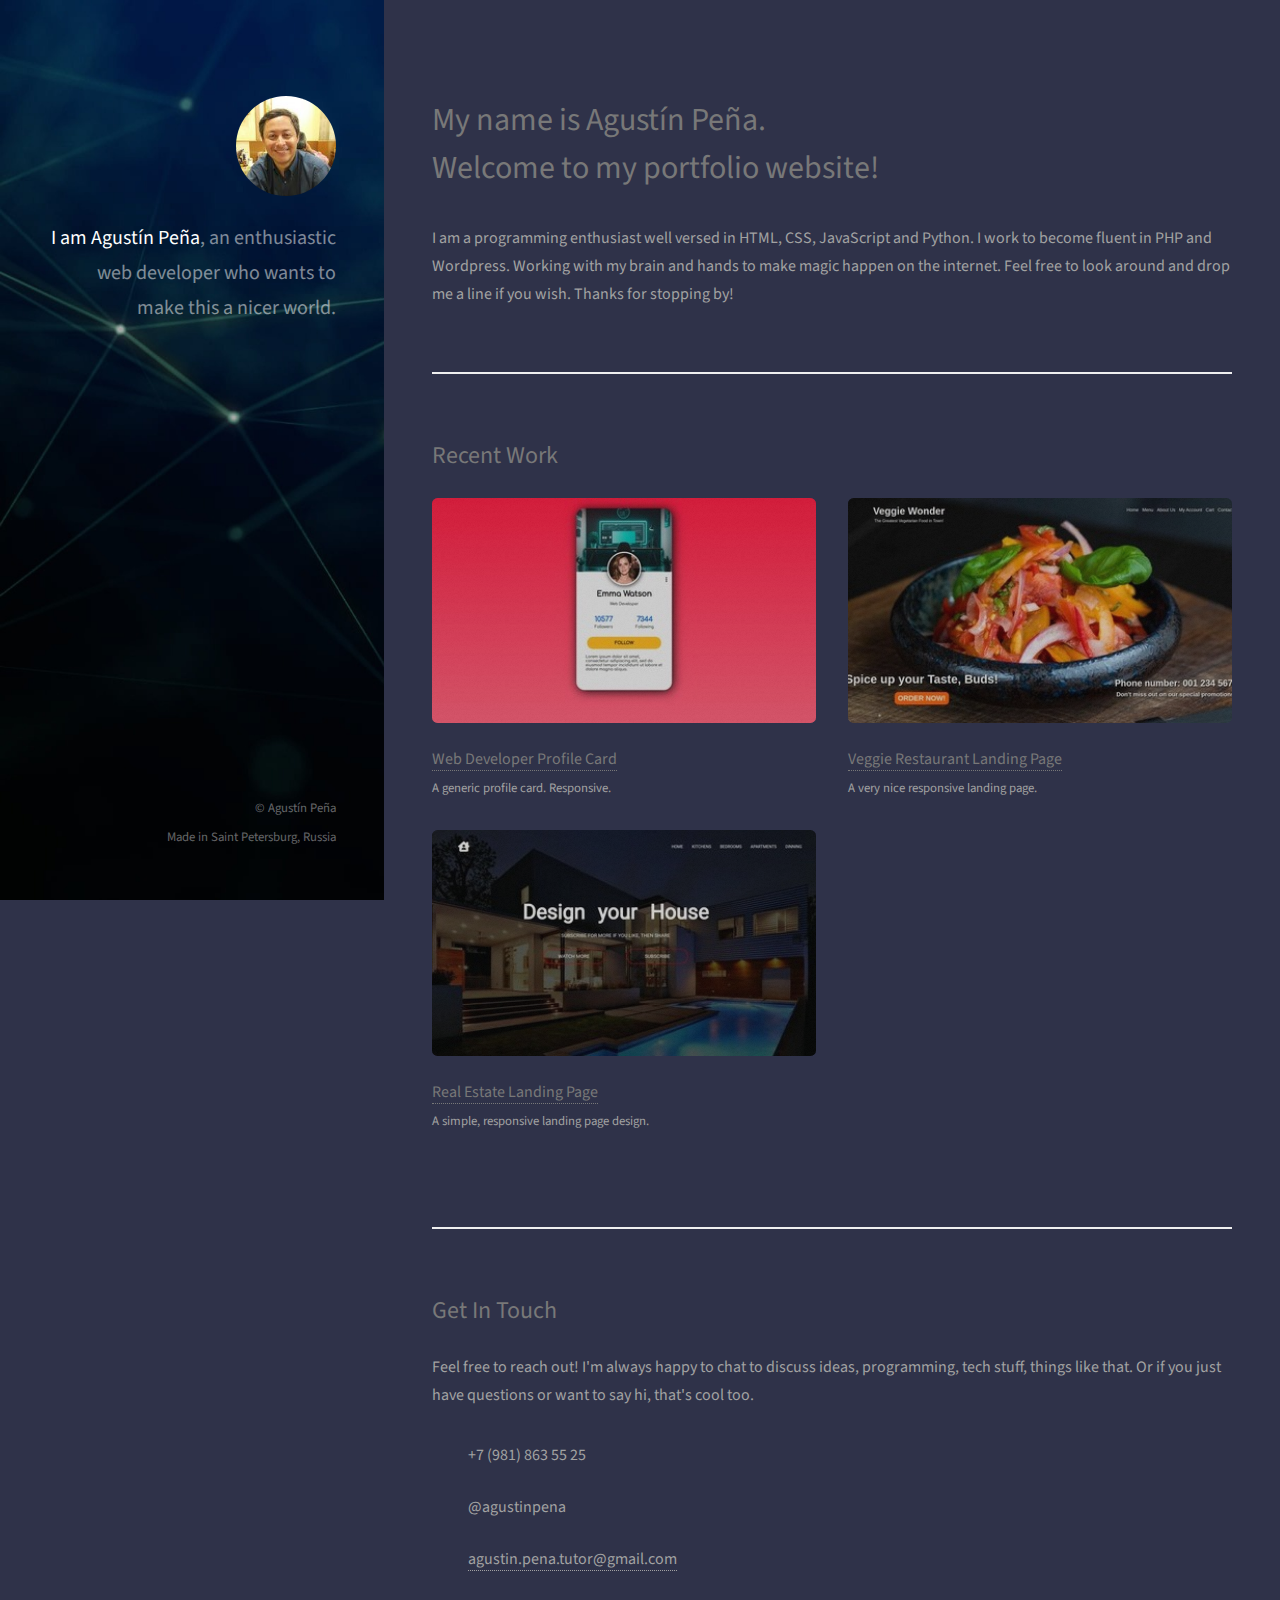
==== index.html @ 7d010afa "Update index.html" ====
<!DOCTYPE HTML>

<html>

<head>
	<title>Agustín Peña | Portfolio</title>
	<meta charset="utf-8" />
	<meta name="viewport" content="width=device-width, initial-scale=1, user-scalable=no" />
	<link rel="stylesheet" href="assets/css/main.css" />
</head>

<body class="is-preload">

	<!-- Header -->
	<header id="header">
		<div class="inner">
			<a href="#" class="image avatar"><img src="images/avatar.jpg" alt="" /></a>
			<h1><strong>I am Agustín Peña</strong>, an enthusiastic<br />
				web developer who wants to make this <br> a nicer world.</h1>
		</div>
	</header>

	<!-- Main -->
	<div id="main">

		<!-- One -->
		<section id="one">
			<header class="major">
				<h2>My name is Agustín Peña.<br>
				Welcome to my portfolio website!</h2>
			</header>
			<p>I am a programming enthusiast well versed in HTML, CSS, JavaScript and Python. I work to become fluent in
				PHP and Wordpress. Working with my brain and hands to make magic happen on the internet. Feel free to
				look around and drop me a line if you wish. Thanks for stopping by!</p>

		</section>

		<!-- Two -->
		<section id="two">
			<h2>Recent Work</h2>
			<div class="row">
				<article class="col-6 col-12-xsmall work-item">
					<a href="images/fulls/03.jpg" class="image fit thumb"><img src="images/thumbs/03.jpg"
							alt="Profile Card" /></a>
					<h3>
						<a href="./works/03/index.html">
							Web Developer Profile Card
						</a>
					</h3>
					<p>A generic profile card. Responsive.</p>
				</article>
				
				<article class="col-6 col-12-xsmall work-item">
					<a href="images/fulls/02.jpg" class="image fit thumb"><img src="images/thumbs/02.jpg"
							alt="Veggie Restaurant" /></a>
					<h3>
						<a href="./works/02/index.html">
							Veggie Restaurant Landing Page
						</a>
					</h3>
					<p>A very nice responsive landing page.</p>
				</article>

				<article class="col-6 col-12-xsmall work-item">
					<a href="images/fulls/01.jpg" class="image fit thumb"><img src="images/thumbs/01.jpg"
							alt="Real Estate" /></a>
					<h3>
						<a href="./works/01/index.html">
							Real Estate Landing Page
						</a>
					</h3>
					<p>A simple, responsive landing page design.</p>
				</article>

				<!-- <article class="col-6 col-12-xsmall work-item">
					<a href="images/fulls/02.jpg" class="image fit thumb"><img src="images/thumbs/02.jpg" alt="" /></a>
					<h3>Ultricies lacinia interdum</h3>
					<p>Lorem ipsum dolor sit amet nisl sed nullam feugiat.</p>
				</article> -->

			</div>

		</section>

		<!-- Three -->
		<section id="three">
			<h2>Get In Touch</h2>
			<p>Feel free to reach out! I'm always happy to chat to discuss ideas, programming, tech stuff, things like
				that. Or if you just have questions or want to say hi, that's cool too.</p>
			<div class="row">

				<div class="col-4 col-12-small">

					<ul class="labeled-icons">
						<li>
							<h3 class="icon brands fa-whatsapp"><span class="label">Whatsapp</span></h3>
							+7 (981) 863 55 25
						</li>
						<li>
							<h3 class="icon brands fa-telegram"><span class="label">Phone</span></h3>
							@agustinpena
						</li>
						<li>
							<h3 class="icon solid fa-envelope"><span class="label">Email</span></h3>
							<a href="mailto: agustin.pena.tutor@gmail.com">agustin.pena.tutor@gmail.com</a>
						</li>
					</ul>
				</div>
			</div>
		</section>

	</div>

	<!-- Footer -->
	<footer id="footer">
		<div class="inner">
			<ul class="icons">
				<li><a href="https://github.com/agustinpena" target="_blank" class="icon brands fa-github"><span
							class="label">Github</span></a></li>
				<li><a href="mailto: agustin.pena.tutor@gmail.com" class="icon solid fa-envelope"><span
							class="label">Email</span></a></li>
			</ul>
			<ul class="copyright">
				<li>&copy; Agustín Peña</li>
				<li>Made in Saint Petersburg, Russia</li>
			</ul>
		</div>
	</footer>

	<!-- Scripts -->
	<script src="assets/js/jquery.min.js"></script>
	<script src="assets/js/jquery.poptrox.min.js"></script>
	<script src="assets/js/browser.min.js"></script>
	<script src="assets/js/breakpoints.min.js"></script>
	<script src="assets/js/util.js"></script>
	<script src="assets/js/main.js"></script>

</body>

</html>
---- assets/css/main.css ----
@import url('https://cdnjs.cloudflare.com/ajax/libs/font-awesome/6.4.2/css/all.min.css');
@import url("https://fonts.googleapis.com/css?family=Source+Sans+Pro:400,400italic");

/*
	Strata by HTML5 UP
	html5up.net | @ajlkn
	Free for personal and commercial use under the CCA 3.0 license (html5up.net/license)
*/

html,
body,
div,
span,
applet,
object,
iframe,
h1,
h2,
h3,
h4,
h5,
h6,
p,
blockquote,
pre,
a,
abbr,
acronym,
address,
big,
cite,
code,
del,
dfn,
em,
img,
ins,
kbd,
q,
s,
samp,
small,
strike,
strong,
sub,
sup,
tt,
var,
b,
u,
i,
center,
dl,
dt,
dd,
ol,
ul,
li,
fieldset,
form,
label,
legend,
table,
caption,
tbody,
tfoot,
thead,
tr,
th,
td,
article,
aside,
canvas,
details,
embed,
figure,
figcaption,
footer,
header,
hgroup,
menu,
nav,
output,
ruby,
section,
summary,
time,
mark,
audio,
video {
	margin: 0;
	padding: 0;
	border: 0;
	font-size: 100%;
	font: inherit;
	vertical-align: baseline;
}

article,
aside,
details,
figcaption,
figure,
footer,
header,
hgroup,
menu,
nav,
section {
	display: block;
}

body {
	line-height: 1;
}

ol,
ul {
	list-style: none;
}

blockquote,
q {
	quotes: none;
}

blockquote:before,
blockquote:after,
q:before,
q:after {
	content: '';
	content: none;
}

table {
	border-collapse: collapse;
	border-spacing: 0;
}

body {
	-webkit-text-size-adjust: none;
}

mark {
	background-color: transparent;
	color: inherit;
}

input::-moz-focus-inner {
	border: 0;
	padding: 0;
}

input,
select,
textarea {
	-moz-appearance: none;
	-webkit-appearance: none;
	-ms-appearance: none;
	appearance: none;
}

/* Basic */

html {
	box-sizing: border-box;
}

*,
*:before,
*:after {
	box-sizing: inherit;
}

body {
	/* background: #787878; */
	background: #2f3249;
}

body.is-preload *,
body.is-preload *:before,
body.is-preload *:after {
	-moz-animation: none !important;
	-webkit-animation: none !important;
	-ms-animation: none !important;
	animation: none !important;
	-moz-transition: none !important;
	-webkit-transition: none !important;
	-ms-transition: none !important;
	transition: none !important;
}

body,
input,
select,
textarea {
	color: #a2a2a2;
	font-family: "Source Sans Pro", Helvetica, sans-serif;
	font-size: 16pt;
	font-weight: 400;
	line-height: 1.75em;
}

a {
	-moz-transition: color 0.2s ease-in-out, border-color 0.2s ease-in-out;
	-webkit-transition: color 0.2s ease-in-out, border-color 0.2s ease-in-out;
	-ms-transition: color 0.2s ease-in-out, border-color 0.2s ease-in-out;
	transition: color 0.2s ease-in-out, border-color 0.2s ease-in-out;
	border-bottom: dotted 1px;
	color: #49bf9d;
	text-decoration: none;
}

a:hover {
	border-bottom-color: transparent;
	color: #49bf9d !important;
	text-decoration: none;
}

strong,
b {
	color: #787878;
	font-weight: 400;
}

em,
i {
	font-style: italic;
}

p {
	margin: 0 0 2em 0;
}

h1,
h2,
h3,
h4,
h5,
h6 {
	color: #787878;
	font-weight: 400;
	line-height: 1em;
	margin: 0 0 1em 0;
}

h1 a,
h2 a,
h3 a,
h4 a,
h5 a,
h6 a {
	color: inherit;
	text-decoration: none;
}

h1 {
	font-size: 2em;
	line-height: 1.5em;
}

h2 {
	font-size: 1.5em;
	line-height: 1.5em;
}

h3 {
	font-size: 1.25em;
	line-height: 1.5em;
}

h4 {
	font-size: 1.1em;
	line-height: 1.5em;
}

h5 {
	font-size: 0.9em;
	line-height: 1.5em;
}

h6 {
	font-size: 0.7em;
	line-height: 1.5em;
}

sub {
	font-size: 0.8em;
	position: relative;
	top: 0.5em;
}

sup {
	font-size: 0.8em;
	position: relative;
	top: -0.5em;
}

hr {
	border: 0;
	border-bottom: solid 2px #efefef;
	margin: 2em 0;
}

hr.major {
	margin: 3em 0;
}

blockquote {
	border-left: solid 6px #efefef;
	font-style: italic;
	margin: 0 0 2em 0;
	padding: 0.5em 0 0.5em 1.5em;
}

code {
	background: #f7f7f7;
	border-radius: 0.35em;
	border: solid 2px #efefef;
	font-family: "Courier New", monospace;
	font-size: 0.9em;
	margin: 0 0.25em;
	padding: 0.25em 0.65em;
}

pre {
	-webkit-overflow-scrolling: touch;
	font-family: "Courier New", monospace;
	font-size: 0.9em;
	margin: 0 0 2em 0;
}

pre code {
	display: block;
	line-height: 1.75em;
	padding: 1em 1.5em;
	overflow-x: auto;
}

.align-left {
	text-align: left;
}

.align-center {
	text-align: center;
}

.align-right {
	text-align: right;
}

/* Container */

.container {
	margin: 0 auto;
	max-width: calc(100% - 4em);
	width: 100%;
}

.container.xsmall {
	width: 25%;
}

.container.small {
	width: 50%;
}

.container.medium {
	width: 75%;
}

.container.large {
	width: 125%;
}

.container.xlarge {
	width: 150%;
}

.container.max {
	width: 100%;
}

@media screen and (max-width: 980px) {

	.container {
		width: 100% !important;
		max-width: 100% !important;
	}

}

@media screen and (max-width: 480px) {

	.container {
		max-width: calc(100% - 3em);
	}

}

/* Row */

.row {
	display: flex;
	flex-wrap: wrap;
	box-sizing: border-box;
	align-items: stretch;
}

.row>* {
	box-sizing: border-box;
}

.row.gtr-uniform>*> :last-child {
	margin-bottom: 0;
}

.row.aln-left {
	justify-content: flex-start;
}

.row.aln-center {
	justify-content: center;
}

.row.aln-right {
	justify-content: flex-end;
}

.row.aln-top {
	align-items: flex-start;
}

.row.aln-middle {
	align-items: center;
}

.row.aln-bottom {
	align-items: flex-end;
}

.row>.imp {
	order: -1;
}

.row>.col-1 {
	width: 8.33333%;
}

.row>.off-1 {
	margin-left: 8.33333%;
}

.row>.col-2 {
	width: 16.66667%;
}

.row>.off-2 {
	margin-left: 16.66667%;
}

.row>.col-3 {
	width: 25%;
}

.row>.off-3 {
	margin-left: 25%;
}

.row>.col-4 {
	width: 33.33333%;
}

.row>.off-4 {
	margin-left: 33.33333%;
}

.row>.col-5 {
	width: 41.66667%;
}

.row>.off-5 {
	margin-left: 41.66667%;
}

.row>.col-6 {
	width: 50%;
}

.row>.off-6 {
	margin-left: 50%;
}

.row>.col-7 {
	width: 58.33333%;
}

.row>.off-7 {
	margin-left: 58.33333%;
}

.row>.col-8 {
	width: 66.66667%;
}

.row>.off-8 {
	margin-left: 66.66667%;
}

.row>.col-9 {
	width: 75%;
}

.row>.off-9 {
	margin-left: 75%;
}

.row>.col-10 {
	width: 83.33333%;
}

.row>.off-10 {
	margin-left: 83.33333%;
}

.row>.col-11 {
	width: 91.66667%;
}

.row>.off-11 {
	margin-left: 91.66667%;
}

.row>.col-12 {
	width: 100%;
}

.row>.off-12 {
	margin-left: 100%;
}

.row.gtr-0 {
	margin-top: 0;
	margin-left: 0em;
}

.row.gtr-0>* {
	padding: 0 0 0 0em;
}

.row.gtr-0.gtr-uniform {
	margin-top: 0em;
}

.row.gtr-0.gtr-uniform>* {
	padding-top: 0em;
}

.row.gtr-25 {
	margin-top: 0;
	margin-left: -0.625em;
}

.row.gtr-25>* {
	padding: 0 0 0 0.625em;
}

.row.gtr-25.gtr-uniform {
	margin-top: -0.625em;
}

.row.gtr-25.gtr-uniform>* {
	padding-top: 0.625em;
}

.row.gtr-50 {
	margin-top: 0;
	margin-left: -1.25em;
}

.row.gtr-50>* {
	padding: 0 0 0 1.25em;
}

.row.gtr-50.gtr-uniform {
	margin-top: -1.25em;
}

.row.gtr-50.gtr-uniform>* {
	padding-top: 1.25em;
}

.row {
	margin-top: 0;
	margin-left: -2.5em;
}

.row>* {
	padding: 0 0 0 2.5em;
}

.row.gtr-uniform {
	margin-top: -2.5em;
}

.row.gtr-uniform>* {
	padding-top: 2.5em;
}

.row.gtr-150 {
	margin-top: 0;
	margin-left: -3.75em;
}

.row.gtr-150>* {
	padding: 0 0 0 3.75em;
}

.row.gtr-150.gtr-uniform {
	margin-top: -3.75em;
}

.row.gtr-150.gtr-uniform>* {
	padding-top: 3.75em;
}

.row.gtr-200 {
	margin-top: 0;
	margin-left: -5em;
}

.row.gtr-200>* {
	padding: 0 0 0 5em;
}

.row.gtr-200.gtr-uniform {
	margin-top: -5em;
}

.row.gtr-200.gtr-uniform>* {
	padding-top: 5em;
}

@media screen and (max-width: 1800px) {

	.row {
		display: flex;
		flex-wrap: wrap;
		box-sizing: border-box;
		align-items: stretch;
	}

	.row>* {
		box-sizing: border-box;
	}

	.row.gtr-uniform>*> :last-child {
		margin-bottom: 0;
	}

	.row.aln-left {
		justify-content: flex-start;
	}

	.row.aln-center {
		justify-content: center;
	}

	.row.aln-right {
		justify-content: flex-end;
	}

	.row.aln-top {
		align-items: flex-start;
	}

	.row.aln-middle {
		align-items: center;
	}

	.row.aln-bottom {
		align-items: flex-end;
	}

	.row>.imp-xlarge {
		order: -1;
	}

	.row>.col-1-xlarge {
		width: 8.33333%;
	}

	.row>.off-1-xlarge {
		margin-left: 8.33333%;
	}

	.row>.col-2-xlarge {
		width: 16.66667%;
	}

	.row>.off-2-xlarge {
		margin-left: 16.66667%;
	}

	.row>.col-3-xlarge {
		width: 25%;
	}

	.row>.off-3-xlarge {
		margin-left: 25%;
	}

	.row>.col-4-xlarge {
		width: 33.33333%;
	}

	.row>.off-4-xlarge {
		margin-left: 33.33333%;
	}

	.row>.col-5-xlarge {
		width: 41.66667%;
	}

	.row>.off-5-xlarge {
		margin-left: 41.66667%;
	}

	.row>.col-6-xlarge {
		width: 50%;
	}

	.row>.off-6-xlarge {
		margin-left: 50%;
	}

	.row>.col-7-xlarge {
		width: 58.33333%;
	}

	.row>.off-7-xlarge {
		margin-left: 58.33333%;
	}

	.row>.col-8-xlarge {
		width: 66.66667%;
	}

	.row>.off-8-xlarge {
		margin-left: 66.66667%;
	}

	.row>.col-9-xlarge {
		width: 75%;
	}

	.row>.off-9-xlarge {
		margin-left: 75%;
	}

	.row>.col-10-xlarge {
		width: 83.33333%;
	}

	.row>.off-10-xlarge {
		margin-left: 83.33333%;
	}

	.row>.col-11-xlarge {
		width: 91.66667%;
	}

	.row>.off-11-xlarge {
		margin-left: 91.66667%;
	}

	.row>.col-12-xlarge {
		width: 100%;
	}

	.row>.off-12-xlarge {
		margin-left: 100%;
	}

	.row.gtr-0 {
		margin-top: 0;
		margin-left: 0em;
	}

	.row.gtr-0>* {
		padding: 0 0 0 0em;
	}

	.row.gtr-0.gtr-uniform {
		margin-top: 0em;
	}

	.row.gtr-0.gtr-uniform>* {
		padding-top: 0em;
	}

	.row.gtr-25 {
		margin-top: 0;
		margin-left: -0.625em;
	}

	.row.gtr-25>* {
		padding: 0 0 0 0.625em;
	}

	.row.gtr-25.gtr-uniform {
		margin-top: -0.625em;
	}

	.row.gtr-25.gtr-uniform>* {
		padding-top: 0.625em;
	}

	.row.gtr-50 {
		margin-top: 0;
		margin-left: -1.25em;
	}

	.row.gtr-50>* {
		padding: 0 0 0 1.25em;
	}

	.row.gtr-50.gtr-uniform {
		margin-top: -1.25em;
	}

	.row.gtr-50.gtr-uniform>* {
		padding-top: 1.25em;
	}

	.row {
		margin-top: 0;
		margin-left: -2.5em;
	}

	.row>* {
		padding: 0 0 0 2.5em;
	}

	.row.gtr-uniform {
		margin-top: -2.5em;
	}

	.row.gtr-uniform>* {
		padding-top: 2.5em;
	}

	.row.gtr-150 {
		margin-top: 0;
		margin-left: -3.75em;
	}

	.row.gtr-150>* {
		padding: 0 0 0 3.75em;
	}

	.row.gtr-150.gtr-uniform {
		margin-top: -3.75em;
	}

	.row.gtr-150.gtr-uniform>* {
		padding-top: 3.75em;
	}

	.row.gtr-200 {
		margin-top: 0;
		margin-left: -5em;
	}

	.row.gtr-200>* {
		padding: 0 0 0 5em;
	}

	.row.gtr-200.gtr-uniform {
		margin-top: -5em;
	}

	.row.gtr-200.gtr-uniform>* {
		padding-top: 5em;
	}

}

@media screen and (max-width: 1280px) {

	.row {
		display: flex;
		flex-wrap: wrap;
		box-sizing: border-box;
		align-items: stretch;
	}

	.row>* {
		box-sizing: border-box;
	}

	.row.gtr-uniform>*> :last-child {
		margin-bottom: 0;
	}

	.row.aln-left {
		justify-content: flex-start;
	}

	.row.aln-center {
		justify-content: center;
	}

	.row.aln-right {
		justify-content: flex-end;
	}

	.row.aln-top {
		align-items: flex-start;
	}

	.row.aln-middle {
		align-items: center;
	}

	.row.aln-bottom {
		align-items: flex-end;
	}

	.row>.imp-large {
		order: -1;
	}

	.row>.col-1-large {
		width: 8.33333%;
	}

	.row>.off-1-large {
		margin-left: 8.33333%;
	}

	.row>.col-2-large {
		width: 16.66667%;
	}

	.row>.off-2-large {
		margin-left: 16.66667%;
	}

	.row>.col-3-large {
		width: 25%;
	}

	.row>.off-3-large {
		margin-left: 25%;
	}

	.row>.col-4-large {
		width: 33.33333%;
	}

	.row>.off-4-large {
		margin-left: 33.33333%;
	}

	.row>.col-5-large {
		width: 41.66667%;
	}

	.row>.off-5-large {
		margin-left: 41.66667%;
	}

	.row>.col-6-large {
		width: 50%;
	}

	.row>.off-6-large {
		margin-left: 50%;
	}

	.row>.col-7-large {
		width: 58.33333%;
	}

	.row>.off-7-large {
		margin-left: 58.33333%;
	}

	.row>.col-8-large {
		width: 66.66667%;
	}

	.row>.off-8-large {
		margin-left: 66.66667%;
	}

	.row>.col-9-large {
		width: 75%;
	}

	.row>.off-9-large {
		margin-left: 75%;
	}

	.row>.col-10-large {
		width: 83.33333%;
	}

	.row>.off-10-large {
		margin-left: 83.33333%;
	}

	.row>.col-11-large {
		width: 91.66667%;
	}

	.row>.off-11-large {
		margin-left: 91.66667%;
	}

	.row>.col-12-large {
		width: 100%;
	}

	.row>.off-12-large {
		margin-left: 100%;
	}

	.row.gtr-0 {
		margin-top: 0;
		margin-left: 0em;
	}

	.row.gtr-0>* {
		padding: 0 0 0 0em;
	}

	.row.gtr-0.gtr-uniform {
		margin-top: 0em;
	}

	.row.gtr-0.gtr-uniform>* {
		padding-top: 0em;
	}

	.row.gtr-25 {
		margin-top: 0;
		margin-left: -0.5em;
	}

	.row.gtr-25>* {
		padding: 0 0 0 0.5em;
	}

	.row.gtr-25.gtr-uniform {
		margin-top: -0.5em;
	}

	.row.gtr-25.gtr-uniform>* {
		padding-top: 0.5em;
	}

	.row.gtr-50 {
		margin-top: 0;
		margin-left: -1em;
	}

	.row.gtr-50>* {
		padding: 0 0 0 1em;
	}

	.row.gtr-50.gtr-uniform {
		margin-top: -1em;
	}

	.row.gtr-50.gtr-uniform>* {
		padding-top: 1em;
	}

	.row {
		margin-top: 0;
		margin-left: -2em;
	}

	.row>* {
		padding: 0 0 0 2em;
	}

	.row.gtr-uniform {
		margin-top: -2em;
	}

	.row.gtr-uniform>* {
		padding-top: 2em;
	}

	.row.gtr-150 {
		margin-top: 0;
		margin-left: -3em;
	}

	.row.gtr-150>* {
		padding: 0 0 0 3em;
	}

	.row.gtr-150.gtr-uniform {
		margin-top: -3em;
	}

	.row.gtr-150.gtr-uniform>* {
		padding-top: 3em;
	}

	.row.gtr-200 {
		margin-top: 0;
		margin-left: -4em;
	}

	.row.gtr-200>* {
		padding: 0 0 0 4em;
	}

	.row.gtr-200.gtr-uniform {
		margin-top: -4em;
	}

	.row.gtr-200.gtr-uniform>* {
		padding-top: 4em;
	}

}

@media screen and (max-width: 980px) {

	.row {
		display: flex;
		flex-wrap: wrap;
		box-sizing: border-box;
		align-items: stretch;
	}

	.row>* {
		box-sizing: border-box;
	}

	.row.gtr-uniform>*> :last-child {
		margin-bottom: 0;
	}

	.row.aln-left {
		justify-content: flex-start;
	}

	.row.aln-center {
		justify-content: center;
	}

	.row.aln-right {
		justify-content: flex-end;
	}

	.row.aln-top {
		align-items: flex-start;
	}

	.row.aln-middle {
		align-items: center;
	}

	.row.aln-bottom {
		align-items: flex-end;
	}

	.row>.imp-medium {
		order: -1;
	}

	.row>.col-1-medium {
		width: 8.33333%;
	}

	.row>.off-1-medium {
		margin-left: 8.33333%;
	}

	.row>.col-2-medium {
		width: 16.66667%;
	}

	.row>.off-2-medium {
		margin-left: 16.66667%;
	}

	.row>.col-3-medium {
		width: 25%;
	}

	.row>.off-3-medium {
		margin-left: 25%;
	}

	.row>.col-4-medium {
		width: 33.33333%;
	}

	.row>.off-4-medium {
		margin-left: 33.33333%;
	}

	.row>.col-5-medium {
		width: 41.66667%;
	}

	.row>.off-5-medium {
		margin-left: 41.66667%;
	}

	.row>.col-6-medium {
		width: 50%;
	}

	.row>.off-6-medium {
		margin-left: 50%;
	}

	.row>.col-7-medium {
		width: 58.33333%;
	}

	.row>.off-7-medium {
		margin-left: 58.33333%;
	}

	.row>.col-8-medium {
		width: 66.66667%;
	}

	.row>.off-8-medium {
		margin-left: 66.66667%;
	}

	.row>.col-9-medium {
		width: 75%;
	}

	.row>.off-9-medium {
		margin-left: 75%;
	}

	.row>.col-10-medium {
		width: 83.33333%;
	}

	.row>.off-10-medium {
		margin-left: 83.33333%;
	}

	.row>.col-11-medium {
		width: 91.66667%;
	}

	.row>.off-11-medium {
		margin-left: 91.66667%;
	}

	.row>.col-12-medium {
		width: 100%;
	}

	.row>.off-12-medium {
		margin-left: 100%;
	}

	.row.gtr-0 {
		margin-top: 0;
		margin-left: 0em;
	}

	.row.gtr-0>* {
		padding: 0 0 0 0em;
	}

	.row.gtr-0.gtr-uniform {
		margin-top: 0em;
	}

	.row.gtr-0.gtr-uniform>* {
		padding-top: 0em;
	}

	.row.gtr-25 {
		margin-top: 0;
		margin-left: -0.5em;
	}

	.row.gtr-25>* {
		padding: 0 0 0 0.5em;
	}

	.row.gtr-25.gtr-uniform {
		margin-top: -0.5em;
	}

	.row.gtr-25.gtr-uniform>* {
		padding-top: 0.5em;
	}

	.row.gtr-50 {
		margin-top: 0;
		margin-left: -1em;
	}

	.row.gtr-50>* {
		padding: 0 0 0 1em;
	}

	.row.gtr-50.gtr-uniform {
		margin-top: -1em;
	}

	.row.gtr-50.gtr-uniform>* {
		padding-top: 1em;
	}

	.row {
		margin-top: 0;
		margin-left: -2em;
	}

	.row>* {
		padding: 0 0 0 2em;
	}

	.row.gtr-uniform {
		margin-top: -2em;
	}

	.row.gtr-uniform>* {
		padding-top: 2em;
	}

	.row.gtr-150 {
		margin-top: 0;
		margin-left: -3em;
	}

	.row.gtr-150>* {
		padding: 0 0 0 3em;
	}

	.row.gtr-150.gtr-uniform {
		margin-top: -3em;
	}

	.row.gtr-150.gtr-uniform>* {
		padding-top: 3em;
	}

	.row.gtr-200 {
		margin-top: 0;
		margin-left: -4em;
	}

	.row.gtr-200>* {
		padding: 0 0 0 4em;
	}

	.row.gtr-200.gtr-uniform {
		margin-top: -4em;
	}

	.row.gtr-200.gtr-uniform>* {
		padding-top: 4em;
	}

}

@media screen and (max-width: 736px) {

	.row {
		display: flex;
		flex-wrap: wrap;
		box-sizing: border-box;
		align-items: stretch;
	}

	.row>* {
		box-sizing: border-box;
	}

	.row.gtr-uniform>*> :last-child {
		margin-bottom: 0;
	}

	.row.aln-left {
		justify-content: flex-start;
	}

	.row.aln-center {
		justify-content: center;
	}

	.row.aln-right {
		justify-content: flex-end;
	}

	.row.aln-top {
		align-items: flex-start;
	}

	.row.aln-middle {
		align-items: center;
	}

	.row.aln-bottom {
		align-items: flex-end;
	}

	.row>.imp-small {
		order: -1;
	}

	.row>.col-1-small {
		width: 8.33333%;
	}

	.row>.off-1-small {
		margin-left: 8.33333%;
	}

	.row>.col-2-small {
		width: 16.66667%;
	}

	.row>.off-2-small {
		margin-left: 16.66667%;
	}

	.row>.col-3-small {
		width: 25%;
	}

	.row>.off-3-small {
		margin-left: 25%;
	}

	.row>.col-4-small {
		width: 33.33333%;
	}

	.row>.off-4-small {
		margin-left: 33.33333%;
	}

	.row>.col-5-small {
		width: 41.66667%;
	}

	.row>.off-5-small {
		margin-left: 41.66667%;
	}

	.row>.col-6-small {
		width: 50%;
	}

	.row>.off-6-small {
		margin-left: 50%;
	}

	.row>.col-7-small {
		width: 58.33333%;
	}

	.row>.off-7-small {
		margin-left: 58.33333%;
	}

	.row>.col-8-small {
		width: 66.66667%;
	}

	.row>.off-8-small {
		margin-left: 66.66667%;
	}

	.row>.col-9-small {
		width: 75%;
	}

	.row>.off-9-small {
		margin-left: 75%;
	}

	.row>.col-10-small {
		width: 83.33333%;
	}

	.row>.off-10-small {
		margin-left: 83.33333%;
	}

	.row>.col-11-small {
		width: 91.66667%;
	}

	.row>.off-11-small {
		margin-left: 91.66667%;
	}

	.row>.col-12-small {
		width: 100%;
	}

	.row>.off-12-small {
		margin-left: 100%;
	}

	.row.gtr-0 {
		margin-top: 0;
		margin-left: 0em;
	}

	.row.gtr-0>* {
		padding: 0 0 0 0em;
	}

	.row.gtr-0.gtr-uniform {
		margin-top: 0em;
	}

	.row.gtr-0.gtr-uniform>* {
		padding-top: 0em;
	}

	.row.gtr-25 {
		margin-top: 0;
		margin-left: -0.375em;
	}

	.row.gtr-25>* {
		padding: 0 0 0 0.375em;
	}

	.row.gtr-25.gtr-uniform {
		margin-top: -0.375em;
	}

	.row.gtr-25.gtr-uniform>* {
		padding-top: 0.375em;
	}

	.row.gtr-50 {
		margin-top: 0;
		margin-left: -0.75em;
	}

	.row.gtr-50>* {
		padding: 0 0 0 0.75em;
	}

	.row.gtr-50.gtr-uniform {
		margin-top: -0.75em;
	}

	.row.gtr-50.gtr-uniform>* {
		padding-top: 0.75em;
	}

	.row {
		margin-top: 0;
		margin-left: -1.5em;
	}

	.row>* {
		padding: 0 0 0 1.5em;
	}

	.row.gtr-uniform {
		margin-top: -1.5em;
	}

	.row.gtr-uniform>* {
		padding-top: 1.5em;
	}

	.row.gtr-150 {
		margin-top: 0;
		margin-left: -2.25em;
	}

	.row.gtr-150>* {
		padding: 0 0 0 2.25em;
	}

	.row.gtr-150.gtr-uniform {
		margin-top: -2.25em;
	}

	.row.gtr-150.gtr-uniform>* {
		padding-top: 2.25em;
	}

	.row.gtr-200 {
		margin-top: 0;
		margin-left: -3em;
	}

	.row.gtr-200>* {
		padding: 0 0 0 3em;
	}

	.row.gtr-200.gtr-uniform {
		margin-top: -3em;
	}

	.row.gtr-200.gtr-uniform>* {
		padding-top: 3em;
	}

}

@media screen and (max-width: 480px) {

	.row {
		display: flex;
		flex-wrap: wrap;
		box-sizing: border-box;
		align-items: stretch;
	}

	.row>* {
		box-sizing: border-box;
	}

	.row.gtr-uniform>*> :last-child {
		margin-bottom: 0;
	}

	.row.aln-left {
		justify-content: flex-start;
	}

	.row.aln-center {
		justify-content: center;
	}

	.row.aln-right {
		justify-content: flex-end;
	}

	.row.aln-top {
		align-items: flex-start;
	}

	.row.aln-middle {
		align-items: center;
	}

	.row.aln-bottom {
		align-items: flex-end;
	}

	.row>.imp-xsmall {
		order: -1;
	}

	.row>.col-1-xsmall {
		width: 8.33333%;
	}

	.row>.off-1-xsmall {
		margin-left: 8.33333%;
	}

	.row>.col-2-xsmall {
		width: 16.66667%;
	}

	.row>.off-2-xsmall {
		margin-left: 16.66667%;
	}

	.row>.col-3-xsmall {
		width: 25%;
	}

	.row>.off-3-xsmall {
		margin-left: 25%;
	}

	.row>.col-4-xsmall {
		width: 33.33333%;
	}

	.row>.off-4-xsmall {
		margin-left: 33.33333%;
	}

	.row>.col-5-xsmall {
		width: 41.66667%;
	}

	.row>.off-5-xsmall {
		margin-left: 41.66667%;
	}

	.row>.col-6-xsmall {
		width: 50%;
	}

	.row>.off-6-xsmall {
		margin-left: 50%;
	}

	.row>.col-7-xsmall {
		width: 58.33333%;
	}

	.row>.off-7-xsmall {
		margin-left: 58.33333%;
	}

	.row>.col-8-xsmall {
		width: 66.66667%;
	}

	.row>.off-8-xsmall {
		margin-left: 66.66667%;
	}

	.row>.col-9-xsmall {
		width: 75%;
	}

	.row>.off-9-xsmall {
		margin-left: 75%;
	}

	.row>.col-10-xsmall {
		width: 83.33333%;
	}

	.row>.off-10-xsmall {
		margin-left: 83.33333%;
	}

	.row>.col-11-xsmall {
		width: 91.66667%;
	}

	.row>.off-11-xsmall {
		margin-left: 91.66667%;
	}

	.row>.col-12-xsmall {
		width: 100%;
	}

	.row>.off-12-xsmall {
		margin-left: 100%;
	}

	.row.gtr-0 {
		margin-top: 0;
		margin-left: 0em;
	}

	.row.gtr-0>* {
		padding: 0 0 0 0em;
	}

	.row.gtr-0.gtr-uniform {
		margin-top: 0em;
	}

	.row.gtr-0.gtr-uniform>* {
		padding-top: 0em;
	}

	.row.gtr-25 {
		margin-top: 0;
		margin-left: -0.375em;
	}

	.row.gtr-25>* {
		padding: 0 0 0 0.375em;
	}

	.row.gtr-25.gtr-uniform {
		margin-top: -0.375em;
	}

	.row.gtr-25.gtr-uniform>* {
		padding-top: 0.375em;
	}

	.row.gtr-50 {
		margin-top: 0;
		margin-left: -0.75em;
	}

	.row.gtr-50>* {
		padding: 0 0 0 0.75em;
	}

	.row.gtr-50.gtr-uniform {
		margin-top: -0.75em;
	}

	.row.gtr-50.gtr-uniform>* {
		padding-top: 0.75em;
	}

	.row {
		margin-top: 0;
		margin-left: -1.5em;
	}

	.row>* {
		padding: 0 0 0 1.5em;
	}

	.row.gtr-uniform {
		margin-top: -1.5em;
	}

	.row.gtr-uniform>* {
		padding-top: 1.5em;
	}

	.row.gtr-150 {
		margin-top: 0;
		margin-left: -2.25em;
	}

	.row.gtr-150>* {
		padding: 0 0 0 2.25em;
	}

	.row.gtr-150.gtr-uniform {
		margin-top: -2.25em;
	}

	.row.gtr-150.gtr-uniform>* {
		padding-top: 2.25em;
	}

	.row.gtr-200 {
		margin-top: 0;
		margin-left: -3em;
	}

	.row.gtr-200>* {
		padding: 0 0 0 3em;
	}

	.row.gtr-200.gtr-uniform {
		margin-top: -3em;
	}

	.row.gtr-200.gtr-uniform>* {
		padding-top: 3em;
	}

}

/* Section/Article */

section.special,
article.special {
	text-align: center;
}

header p {
	color: #b2b2b2;
	position: relative;
	margin: 0 0 1.5em 0;
}

header h2+p {
	font-size: 1.25em;
	margin-top: -1em;
	line-height: 1.5em;
}

header h3+p {
	font-size: 1.1em;
	margin-top: -0.8em;
	line-height: 1.5em;
}

header h4+p,
header h5+p,
header h6+p {
	font-size: 0.9em;
	margin-top: -0.6em;
	line-height: 1.5em;
}

header.major h2 {
	font-size: 2em;
}

/* Form */

form {
	margin: 0 0 2em 0;
}

label {
	color: #787878;
	display: block;
	font-size: 0.9em;
	font-weight: 400;
	margin: 0 0 1em 0;
}

input[type="text"],
input[type="password"],
input[type="email"],
select,
textarea {
	-moz-appearance: none;
	-webkit-appearance: none;
	-ms-appearance: none;
	appearance: none;
	background: #f7f7f7;
	border-radius: 0.35em;
	border: solid 2px transparent;
	color: inherit;
	display: block;
	outline: 0;
	padding: 0 0.75em;
	text-decoration: none;
	width: 100%;
}

input[type="text"]:invalid,
input[type="password"]:invalid,
input[type="email"]:invalid,
select:invalid,
textarea:invalid {
	box-shadow: none;
}

input[type="text"]:focus,
input[type="password"]:focus,
input[type="email"]:focus,
select:focus,
textarea:focus {
	border-color: #49bf9d;
}

select {
	background-image: url("data:image/svg+xml;charset=utf8,%3Csvg xmlns='http://www.w3.org/2000/svg' width='40' height='40' preserveAspectRatio='none' viewBox='0 0 40 40'%3E%3Cpath d='M9.4,12.3l10.4,10.4l10.4-10.4c0.2-0.2,0.5-0.4,0.9-0.4c0.3,0,0.6,0.1,0.9,0.4l3.3,3.3c0.2,0.2,0.4,0.5,0.4,0.9 c0,0.4-0.1,0.6-0.4,0.9L20.7,31.9c-0.2,0.2-0.5,0.4-0.9,0.4c-0.3,0-0.6-0.1-0.9-0.4L4.3,17.3c-0.2-0.2-0.4-0.5-0.4-0.9 c0-0.4,0.1-0.6,0.4-0.9l3.3-3.3c0.2-0.2,0.5-0.4,0.9-0.4S9.1,12.1,9.4,12.3z' fill='%23dfdfdf' /%3E%3C/svg%3E");
	background-size: 1.25rem;
	background-repeat: no-repeat;
	background-position: calc(100% - 1rem) center;
	height: 2.75em;
	padding-right: 2.75em;
	text-overflow: ellipsis;
}

select option {
	color: #787878;
	background: #fff;
}

select:focus::-ms-value {
	background-color: transparent;
}

select::-ms-expand {
	display: none;
}

input[type="text"],
input[type="password"],
input[type="email"],
select {
	height: 2.75em;
}

textarea {
	padding: 0.75em;
}

input[type="checkbox"],
input[type="radio"] {
	-moz-appearance: none;
	-webkit-appearance: none;
	-ms-appearance: none;
	appearance: none;
	display: block;
	float: left;
	margin-right: -2em;
	opacity: 0;
	width: 1em;
	z-index: -1;
}

input[type="checkbox"]+label,
input[type="radio"]+label {
	text-decoration: none;
	color: #a2a2a2;
	cursor: pointer;
	display: inline-block;
	font-size: 1em;
	font-weight: 400;
	padding-left: 2.4em;
	padding-right: 0.75em;
	position: relative;
}

input[type="checkbox"]+label:before,
input[type="radio"]+label:before {
	-moz-osx-font-smoothing: grayscale;
	-webkit-font-smoothing: antialiased;
	display: inline-block;
	font-style: normal;
	font-variant: normal;
	text-rendering: auto;
	line-height: 1;
	text-transform: none !important;
	font-family: 'Font Awesome 5 Free';
	font-weight: 900;
}

input[type="checkbox"]+label:before,
input[type="radio"]+label:before {
	background: #f7f7f7;
	border-radius: 0.35em;
	border: solid 2px transparent;
	content: '';
	display: inline-block;
	font-size: 0.8em;
	height: 2.0625em;
	left: 0;
	line-height: 1.85625em;
	position: absolute;
	text-align: center;
	top: 0;
	width: 2.0625em;
}

input[type="checkbox"]:checked+label:before,
input[type="radio"]:checked+label:before {
	background: #787878;
	border-color: #787878;
	color: #fff;
	content: '\f00c';
}

input[type="checkbox"]:focus+label:before,
input[type="radio"]:focus+label:before {
	border-color: #49bf9d;
}

input[type="checkbox"]+label:before {
	border-radius: 0.35em;
}

input[type="radio"]+label:before {
	border-radius: 100%;
}

::-webkit-input-placeholder {
	color: #b2b2b2 !important;
	opacity: 1.0;
}

:-moz-placeholder {
	color: #b2b2b2 !important;
	opacity: 1.0;
}

::-moz-placeholder {
	color: #b2b2b2 !important;
	opacity: 1.0;
}

:-ms-input-placeholder {
	color: #b2b2b2 !important;
	opacity: 1.0;
}

/* Box */

.box {
	border-radius: 0.35em;
	border: solid 2px #efefef;
	margin-bottom: 2em;
	padding: 1.5em;
}

.box> :last-child,
.box> :last-child> :last-child,
.box> :last-child> :last-child> :last-child {
	margin-bottom: 0;
}

.box.alt {
	border: 0;
	border-radius: 0;
	padding: 0;
}

/* Icon */

.icon {
	text-decoration: none;
	border-bottom: none;
	position: relative;
}

.icon:before {
	-moz-osx-font-smoothing: grayscale;
	-webkit-font-smoothing: antialiased;
	display: inline-block;
	font-style: normal;
	font-variant: normal;
	text-rendering: auto;
	line-height: 1;
	text-transform: none !important;
	font-family: 'Font Awesome 5 Free';
	font-weight: 400;
}

.icon>.label {
	display: none;
}

.icon:before {
	line-height: inherit;
}

.icon.solid:before {
	font-weight: 900;
}

.icon.brands:before {
	font-family: 'Font Awesome 5 Brands';
}

/* Image */

.image {
	border-radius: 0.35em;
	border: 0;
	display: inline-block;
	position: relative;
}

.image:before {
	-moz-transition: opacity 0.2s ease-in-out;
	-webkit-transition: opacity 0.2s ease-in-out;
	-ms-transition: opacity 0.2s ease-in-out;
	transition: opacity 0.2s ease-in-out;
	background: url("images/overlay.png");
	border-radius: 0.35em;
	content: '';
	display: block;
	height: 100%;
	left: 0;
	opacity: 0.5;
	position: absolute;
	top: 0;
	width: 100%;
}

.image.thumb {
	text-align: center;
}

.image.thumb:after {
	-moz-transition: opacity 0.2s ease-in-out;
	-webkit-transition: opacity 0.2s ease-in-out;
	-ms-transition: opacity 0.2s ease-in-out;
	transition: opacity 0.2s ease-in-out;
	border-radius: 0.35em;
	border: solid 3px rgba(255, 255, 255, 0.5);
	color: #fff;
	content: 'View';
	display: inline-block;
	font-size: 0.8em;
	font-weight: 400;
	left: 50%;
	line-height: 2.25em;
	margin: -1.25em 0 0 -3em;
	opacity: 0;
	padding: 0 1.5em;
	position: absolute;
	text-align: center;
	text-decoration: none;
	top: 50%;
	white-space: nowrap;
}

.image.thumb:hover:after {
	opacity: 1.0;
}

.image.thumb:hover:before {
	background: url("images/overlay.png"), url("images/overlay.png");
	opacity: 1.0;
}

.image img {
	border-radius: 0.35em;
	display: block;
}

.image.left {
	float: left;
	margin: 0 1.5em 1em 0;
	top: 0.25em;
}

.image.right {
	float: right;
	margin: 0 0 1em 1.5em;
	top: 0.25em;
}

.image.left,
.image.right {
	max-width: 40%;
}

.image.left img,
.image.right img {
	width: 100%;
}

.image.fit {
	display: block;
	margin: 0 0 2em 0;
	width: 100%;
}

.image.fit img {
	width: 100%;
}

.image.avatar {
	border-radius: 100%;
}

.image.avatar:before {
	display: none;
}

.image.avatar img {
	border-radius: 100%;
	width: 100%;
}

/* List */

ol {
	list-style: decimal;
	margin: 0 0 2em 0;
	padding-left: 1.25em;
}

ol li {
	padding-left: 0.25em;
}

ul {
	list-style: disc;
	margin: 0 0 2em 0;
	padding-left: 1em;
}

ul li {
	padding-left: 0.5em;
}

ul.alt {
	list-style: none;
	padding-left: 0;
}

ul.alt li {
	border-top: solid 2px #efefef;
	padding: 0.5em 0;
}

ul.alt li:first-child {
	border-top: 0;
	padding-top: 0;
}

dl {
	margin: 0 0 2em 0;
}

/* Icons */

ul.icons {
	cursor: default;
	list-style: none;
	padding-left: 0;
}

ul.icons li {
	display: inline-block;
	padding: 0 1em 0 0;
}

ul.icons li:last-child {
	padding-right: 0;
}

ul.icons li .icon:before {
	font-size: 1.5em;
}

/* Labeled Icons */

ul.labeled-icons {
	list-style: none;
	padding: 0;
}

ul.labeled-icons li {
	line-height: 1.75em;
	margin: 1.5em 0 0 0;
	padding-left: 2.25em;
	position: relative;
}

ul.labeled-icons li:first-child {
	margin-top: 0;
}

ul.labeled-icons li a {
	color: inherit;
}

ul.labeled-icons li h3 {
	color: #b2b2b2;
	left: 0;
	position: absolute;
	text-align: center;
	top: 0;
	width: 1em;
}

/* Actions */

ul.actions {
	display: -moz-flex;
	display: -webkit-flex;
	display: -ms-flex;
	display: flex;
	cursor: default;
	list-style: none;
	margin-left: -1em;
	padding-left: 0;
}

ul.actions li {
	padding: 0 0 0 1em;
	vertical-align: middle;
}

ul.actions.special {
	-moz-justify-content: center;
	-webkit-justify-content: center;
	-ms-justify-content: center;
	justify-content: center;
	width: 100%;
	margin-left: 0;
}

ul.actions.special li:first-child {
	padding-left: 0;
}

ul.actions.stacked {
	-moz-flex-direction: column;
	-webkit-flex-direction: column;
	-ms-flex-direction: column;
	flex-direction: column;
	margin-left: 0;
}

ul.actions.stacked li {
	padding: 1.3em 0 0 0;
}

ul.actions.stacked li:first-child {
	padding-top: 0;
}

ul.actions.fit {
	width: calc(100% + 1em);
}

ul.actions.fit li {
	-moz-flex-grow: 1;
	-webkit-flex-grow: 1;
	-ms-flex-grow: 1;
	flex-grow: 1;
	-moz-flex-shrink: 1;
	-webkit-flex-shrink: 1;
	-ms-flex-shrink: 1;
	flex-shrink: 1;
	width: 100%;
}

ul.actions.fit li>* {
	width: 100%;
}

ul.actions.fit.stacked {
	width: 100%;
}

@media screen and (max-width: 480px) {

	ul.actions:not(.fixed) {
		-moz-flex-direction: column;
		-webkit-flex-direction: column;
		-ms-flex-direction: column;
		flex-direction: column;
		margin-left: 0;
		width: 100% !important;
	}

	ul.actions:not(.fixed) li {
		-moz-flex-grow: 1;
		-webkit-flex-grow: 1;
		-ms-flex-grow: 1;
		flex-grow: 1;
		-moz-flex-shrink: 1;
		-webkit-flex-shrink: 1;
		-ms-flex-shrink: 1;
		flex-shrink: 1;
		padding: 1em 0 0 0;
		text-align: center;
		width: 100%;
	}

	ul.actions:not(.fixed) li>* {
		width: 100%;
	}

	ul.actions:not(.fixed) li:first-child {
		padding-top: 0;
	}

	ul.actions:not(.fixed) li input[type="submit"],
	ul.actions:not(.fixed) li input[type="reset"],
	ul.actions:not(.fixed) li input[type="button"],
	ul.actions:not(.fixed) li button,
	ul.actions:not(.fixed) li .button {
		width: 100%;
	}

	ul.actions:not(.fixed) li input[type="submit"].icon:before,
	ul.actions:not(.fixed) li input[type="reset"].icon:before,
	ul.actions:not(.fixed) li input[type="button"].icon:before,
	ul.actions:not(.fixed) li button.icon:before,
	ul.actions:not(.fixed) li .button.icon:before {
		margin-left: -0.5em;
	}

}

/* Table */

.table-wrapper {
	-webkit-overflow-scrolling: touch;
	overflow-x: auto;
}

table {
	margin: 0 0 2em 0;
	width: 100%;
}

table tbody tr {
	border: solid 1px #efefef;
	border-left: 0;
	border-right: 0;
}

table tbody tr:nth-child(2n + 1) {
	background-color: #f7f7f7;
}

table td {
	padding: 0.75em 0.75em;
}

table th {
	color: #787878;
	font-size: 0.9em;
	font-weight: 400;
	padding: 0 0.75em 0.75em 0.75em;
	text-align: left;
}

table thead {
	border-bottom: solid 2px #efefef;
}

table tfoot {
	border-top: solid 2px #efefef;
}

table.alt {
	border-collapse: separate;
}

table.alt tbody tr td {
	border: solid 2px #efefef;
	border-left-width: 0;
	border-top-width: 0;
}

table.alt tbody tr td:first-child {
	border-left-width: 2px;
}

table.alt tbody tr:first-child td {
	border-top-width: 2px;
}

table.alt thead {
	border-bottom: 0;
}

table.alt tfoot {
	border-top: 0;
}

/* Button */

input[type="submit"],
input[type="reset"],
input[type="button"],
.button {
	-moz-appearance: none;
	-webkit-appearance: none;
	-ms-appearance: none;
	appearance: none;
	-moz-transition: background-color 0.2s ease-in-out, color 0.2s ease-in-out, border-color 0.2s ease-in-out;
	-webkit-transition: background-color 0.2s ease-in-out, color 0.2s ease-in-out, border-color 0.2s ease-in-out;
	-ms-transition: background-color 0.2s ease-in-out, color 0.2s ease-in-out, border-color 0.2s ease-in-out;
	transition: background-color 0.2s ease-in-out, color 0.2s ease-in-out, border-color 0.2s ease-in-out;
	background-color: transparent;
	border-radius: 0.35em;
	border: solid 3px #efefef;
	color: #787878 !important;
	cursor: pointer;
	display: inline-block;
	font-weight: 400;
	height: 3.15em;
	height: calc(2.75em + 6px);
	line-height: 2.75em;
	min-width: 10em;
	padding: 0 1.5em;
	text-align: center;
	text-decoration: none;
	white-space: nowrap;
}

input[type="submit"]:hover,
input[type="reset"]:hover,
input[type="button"]:hover,
.button:hover {
	border-color: #49bf9d;
	color: #49bf9d !important;
}

input[type="submit"]:active,
input[type="reset"]:active,
input[type="button"]:active,
.button:active {
	background-color: rgba(73, 191, 157, 0.1);
	border-color: #49bf9d;
	color: #49bf9d !important;
}

input[type="submit"].icon,
input[type="reset"].icon,
input[type="button"].icon,
.button.icon {
	padding-left: 1.35em;
}

input[type="submit"].icon:before,
input[type="reset"].icon:before,
input[type="button"].icon:before,
.button.icon:before {
	margin-right: 0.5em;
}

input[type="submit"].fit,
input[type="reset"].fit,
input[type="button"].fit,
.button.fit {
	min-width: 0;
	width: 100%;
}

input[type="submit"].small,
input[type="reset"].small,
input[type="button"].small,
.button.small {
	font-size: 0.8em;
}

input[type="submit"].large,
input[type="reset"].large,
input[type="button"].large,
.button.large {
	font-size: 1.35em;
}

input[type="submit"].primary,
input[type="reset"].primary,
input[type="button"].primary,
.button.primary {
	background-color: #49bf9d;
	border-color: #49bf9d;
	color: #ffffff !important;
}

input[type="submit"].primary:hover,
input[type="reset"].primary:hover,
input[type="button"].primary:hover,
.button.primary:hover {
	background-color: #5cc6a7;
	border-color: #5cc6a7;
}

input[type="submit"].primary:active,
input[type="reset"].primary:active,
input[type="button"].primary:active,
.button.primary:active {
	background-color: #3eb08f;
	border-color: #3eb08f;
}

input[type="submit"].disabled,
input[type="submit"]:disabled,
input[type="reset"].disabled,
input[type="reset"]:disabled,
input[type="button"].disabled,
input[type="button"]:disabled,
.button.disabled,
.button:disabled {
	background-color: #e7e7e7 !important;
	border-color: #e7e7e7 !important;
	color: #b2b2b2 !important;
	cursor: default;
}

/* Work Item */

.work-item {
	margin: 0 0 2em 0;
}

.work-item .image {
	margin: 0 0 1.5em 0;
}

.work-item h3 {
	font-size: 1em;
	margin: 0 0 0.5em 0;
}

.work-item p {
	font-size: 0.8em;
	line-height: 1.5em;
	margin: 0;
}

/* Header */

#header {
	display: -moz-flex;
	display: -webkit-flex;
	display: -ms-flex;
	display: flex;
	-moz-flex-direction: column;
	-webkit-flex-direction: column;
	-ms-flex-direction: column;
	flex-direction: column;
	-moz-align-items: -moz-flex-end;
	-webkit-align-items: -webkit-flex-end;
	-ms-align-items: -ms-flex-end;
	align-items: flex-end;
	-moz-justify-content: space-between;
	-webkit-justify-content: space-between;
	-ms-justify-content: space-between;
	justify-content: space-between;
	background-color: #000;
	background-attachment: scroll;
	/* background-image: url("images/overlay.png"), url("../../images/bg.jpg"); */
	background-image: url("../../images/bg.jpg");
	background-position: top left, top left;
	background-repeat: no-repeat;
	/* background-size: auto, 150%; */
	/* background-size: auto, 100%; */
	background-size: cover;

	color: rgba(255, 255, 255, 0.5);
	height: 100%;
	left: 0;
	padding: 8em 4em;
	position: fixed;
	text-align: right;
	top: 0;
	width: 35%;
}

#header>* {
	-moz-flex-shrink: 0;
	-webkit-flex-shrink: 0;
	-ms-flex-shrink: 0;
	flex-shrink: 0;
	width: 100%;
}

#header>.inner {
	-moz-flex-grow: 1;
	-webkit-flex-grow: 1;
	-ms-flex-grow: 1;
	flex-grow: 1;
	margin: 0 0 2em 0;
}

#header strong,
#header b {
	color: #ffffff;
}

#header h2,
#header h3,
#header h4,
#header h5,
#header h6 {
	color: #ffffff;
}

#header h1 {
	color: rgba(255, 255, 255, 0.5);
	font-size: 1.35em;
	line-height: 1.75em;
	margin: 0;
}

#header .image.avatar {
	margin: 0 0 1em 0;
	width: 6.25em;
}

/* Footer */

#footer .icons {
	margin: 1em 0 0 0;
}

#footer .icons a {
	color: rgba(255, 255, 255, 0.4);
}

#footer .copyright {
	color: rgba(255, 255, 255, 0.4);
	font-size: 0.8em;
	list-style: none;
	margin: 1em 0 0 0;
	padding: 0;
}

#footer .copyright li {
	border-left: solid 1px rgba(255, 255, 255, 0.25);
	display: inline-block;
	line-height: 1em;
	margin-left: 0.75em;
	padding-left: 0.75em;
}

#footer .copyright li:first-child {
	border-left: 0;
	margin-left: 0;
	padding-left: 0;
}

#footer .copyright li a {
	color: inherit;
}

/* Main */

#main {
	margin-left: 35%;
	max-width: 54em;
	padding: 8em 4em 4em 4em;
	width: calc(100% - 35%);
}

#main>section {
	border-top: solid 2px #efefef;
	margin: 4em 0 0 0;
	padding: 4em 0 0 0;
}

#main>section:first-child {
	border-top: 0;
	margin-top: 0;
	padding-top: 0;
}

/* Poptrox */

@-moz-keyframes spin {
	0% {
		-moz-transform: rotate(0deg);
		-webkit-transform: rotate(0deg);
		-ms-transform: rotate(0deg);
		transform: rotate(0deg);
	}

	100% {
		-moz-transform: rotate(360deg);
		-webkit-transform: rotate(360deg);
		-ms-transform: rotate(360deg);
		transform: rotate(360deg);
	}
}

@-webkit-keyframes spin {
	0% {
		-moz-transform: rotate(0deg);
		-webkit-transform: rotate(0deg);
		-ms-transform: rotate(0deg);
		transform: rotate(0deg);
	}

	100% {
		-moz-transform: rotate(360deg);
		-webkit-transform: rotate(360deg);
		-ms-transform: rotate(360deg);
		transform: rotate(360deg);
	}
}

@-ms-keyframes spin {
	0% {
		-moz-transform: rotate(0deg);
		-webkit-transform: rotate(0deg);
		-ms-transform: rotate(0deg);
		transform: rotate(0deg);
	}

	100% {
		-moz-transform: rotate(360deg);
		-webkit-transform: rotate(360deg);
		-ms-transform: rotate(360deg);
		transform: rotate(360deg);
	}
}

@keyframes spin {
	0% {
		-moz-transform: rotate(0deg);
		-webkit-transform: rotate(0deg);
		-ms-transform: rotate(0deg);
		transform: rotate(0deg);
	}

	100% {
		-moz-transform: rotate(360deg);
		-webkit-transform: rotate(360deg);
		-ms-transform: rotate(360deg);
		transform: rotate(360deg);
	}
}

.poptrox-popup {
	-moz-box-sizing: content-box;
	-webkit-box-sizing: content-box;
	-ms-box-sizing: content-box;
	box-sizing: content-box;
	-webkit-tap-highlight-color: rgba(255, 255, 255, 0);
	background: #fff;
	border-radius: 0.35em;
	box-shadow: 0 0.1em 0.15em 0 rgba(0, 0, 0, 0.15);
	overflow: hidden;
	padding-bottom: 3em;
}

.poptrox-popup .loader {
	text-decoration: none;
	-moz-animation: spin 1s linear infinite;
	-webkit-animation: spin 1s linear infinite;
	-ms-animation: spin 1s linear infinite;
	animation: spin 1s linear infinite;
	font-size: 1.5em;
	height: 1em;
	left: 50%;
	line-height: 1em;
	margin: -0.5em 0 0 -0.5em;
	position: absolute;
	top: 50%;
	width: 1em;
}

.poptrox-popup .loader:before {
	-moz-osx-font-smoothing: grayscale;
	-webkit-font-smoothing: antialiased;
	display: inline-block;
	font-style: normal;
	font-variant: normal;
	text-rendering: auto;
	line-height: 1;
	text-transform: none !important;
	font-family: 'Font Awesome 5 Free';
	font-weight: 900;
}

.poptrox-popup .loader:before {
	content: '\f1ce';
}

.poptrox-popup .caption {
	background: #fff;
	bottom: 0;
	cursor: default;
	font-size: 0.9em;
	height: 3em;
	left: 0;
	line-height: 2.8em;
	position: absolute;
	text-align: center;
	width: 100%;
	z-index: 1;
}

.poptrox-popup .nav-next,
.poptrox-popup .nav-previous {
	text-decoration: none;
	-moz-transition: opacity 0.2s ease-in-out;
	-webkit-transition: opacity 0.2s ease-in-out;
	-ms-transition: opacity 0.2s ease-in-out;
	transition: opacity 0.2s ease-in-out;
	-webkit-tap-highlight-color: rgba(255, 255, 255, 0);
	background: rgba(0, 0, 0, 0.01);
	cursor: pointer;
	height: 100%;
	opacity: 0;
	position: absolute;
	top: 0;
	width: 50%;
}

.poptrox-popup .nav-next:before,
.poptrox-popup .nav-previous:before {
	-moz-osx-font-smoothing: grayscale;
	-webkit-font-smoothing: antialiased;
	display: inline-block;
	font-style: normal;
	font-variant: normal;
	text-rendering: auto;
	line-height: 1;
	text-transform: none !important;
	font-family: 'Font Awesome 5 Free';
	font-weight: 900;
}

.poptrox-popup .nav-next:before,
.poptrox-popup .nav-previous:before {
	color: #fff;
	font-size: 2.5em;
	height: 1em;
	line-height: 1em;
	margin-top: -0.75em;
	position: absolute;
	text-align: center;
	top: 50%;
	width: 1.5em;
}

.poptrox-popup .nav-next {
	right: 0;
}

.poptrox-popup .nav-next:before {
	content: '\f105';
	right: 0;
}

.poptrox-popup .nav-previous {
	left: 0;
}

.poptrox-popup .nav-previous:before {
	content: '\f104';
	left: 0;
}

.poptrox-popup .closer {
	text-decoration: none;
	-moz-transition: opacity 0.2s ease-in-out;
	-webkit-transition: opacity 0.2s ease-in-out;
	-ms-transition: opacity 0.2s ease-in-out;
	transition: opacity 0.2s ease-in-out;
	-webkit-tap-highlight-color: rgba(255, 255, 255, 0);
	color: #fff;
	height: 4em;
	line-height: 4em;
	opacity: 0;
	position: absolute;
	right: 0;
	text-align: center;
	top: 0;
	width: 4em;
	z-index: 2;
}

.poptrox-popup .closer:before {
	-moz-osx-font-smoothing: grayscale;
	-webkit-font-smoothing: antialiased;
	display: inline-block;
	font-style: normal;
	font-variant: normal;
	text-rendering: auto;
	line-height: 1;
	text-transform: none !important;
	font-family: 'Font Awesome 5 Free';
	font-weight: 900;
}

.poptrox-popup .closer:before {
	-moz-box-sizing: content-box;
	-webkit-box-sizing: content-box;
	-ms-box-sizing: content-box;
	box-sizing: content-box;
	border-radius: 100%;
	border: solid 3px rgba(255, 255, 255, 0.5);
	content: '\f00d';
	display: block;
	font-size: 1em;
	height: 1.75em;
	left: 50%;
	line-height: 1.75em;
	margin: -0.875em 0 0 -0.875em;
	position: absolute;
	top: 50%;
	width: 1.75em;
}

.poptrox-popup:hover .nav-next,
.poptrox-popup:hover .nav-previous {
	opacity: 0.5;
}

.poptrox-popup:hover .nav-next:hover,
.poptrox-popup:hover .nav-previous:hover {
	opacity: 1.0;
}

.poptrox-popup:hover .closer {
	opacity: 0.5;
}

.poptrox-popup:hover .closer:hover {
	opacity: 1.0;
}

/* Touch */

body.is-touch .image.thumb:before {
	opacity: 0.5 !important;
}

body.is-touch .image.thumb:after {
	display: none !important;
}

body.is-touch #header {
	background-attachment: scroll;
	background-size: auto, cover;
}

body.is-touch .poptrox-popup .nav-next,
body.is-touch .poptrox-popup .nav-previous,
body.is-touch .poptrox-popup .closer {
	opacity: 1.0 !important;
}

/* XLarge */

@media screen and (max-width: 1800px) {

	/* Basic */

	body,
	input,
	select,
	textarea {
		font-size: 12pt;
	}

}

/* Large */

@media screen and (max-width: 1280px) {

	/* Header */

	#header {
		padding: 6em 3em 3em 3em;
		width: 30%;
	}

	#header h1 {
		font-size: 1.25em;
	}

	#header h1 br {
		display: none;
	}

	#header>.inner {
		margin-bottom: 0;
	}

	/* Footer */

	#footer .copyright li {
		border-left-width: 0;
		display: block;
		line-height: 2.25em;
		margin-left: 0;
		padding-left: 0;
	}

	/* Main */

	#main {
		margin-left: 30%;
		max-width: none;
		padding: 6em 3em 3em 3em;
		width: calc(100% - 30%);
	}

}

/* Medium */

@media screen and (max-width: 980px) {

	/* Basic */

	h1 br,
	h2 br,
	h3 br,
	h4 br,
	h5 br,
	h6 br {
		display: none;
	}

	/* List */

	ul.icons li .icon {
		font-size: 1.25em;
	}

	/* Header */

	#header {
		background-attachment: scroll;
		background-position: top left, center center;
		background-size: auto, cover;
		left: auto;
		padding: 6em 4em;
		position: relative;
		text-align: center;
		top: auto;
		width: 100%;
		display: block;
	}

	#header h1 {
		font-size: 1.75em;
	}

	#header h1 br {
		display: inline;
	}

	/* Footer */

	#footer {
		background-attachment: scroll;
		background-color: #1f1815;
		background-image: url("images/overlay.png"), url("../../images/bg.jpg");
		background-position: top left, bottom center;
		background-repeat: repeat, no-repeat;
		background-size: auto, cover;
		bottom: auto;
		left: auto;
		padding: 4em 4em 6em 4em;
		position: relative;
		text-align: center;
		width: 100%;
	}

	#footer .icons {
		margin: 0 0 1em 0;
	}

	#footer .copyright {
		margin: 0 0 1em 0;
	}

	#footer .copyright li {
		border-left-width: 1px;
		display: inline-block;
		line-height: 1em;
		margin-left: 0.75em;
		padding-left: 0.75em;
	}

	/* Main */

	#main {
		margin: 0;
		padding: 6em 4em;
		width: 100%;
	}

}

/* Small */

@media screen and (max-width: 736px) {

	/* Basic */

	h1 {
		font-size: 1.5em;
	}

	h2 {
		font-size: 1.2em;
	}

	h3 {
		font-size: 1em;
	}

	/* Section/Article */

	section.special,
	article.special {
		text-align: center;
	}

	header.major h2 {
		font-size: 1.35em;
	}

	/* List */

	ul.labeled-icons li {
		padding-left: 2em;
	}

	ul.labeled-icons li h3 {
		line-height: 1.75em;
	}

	/* Header */

	#header {
		padding: 2.25em 1.5em;
	}

	#header h1 {
		font-size: 1.35em;
	}

	/* Footer */

	#footer {
		padding: 2.25em 1.5em;
	}

	/* Main */

	#main {
		padding: 2.25em 1.5em 0.25em 1.5em;
	}

	#main>section {
		margin: 2.25em 0 0 0;
		padding: 2.25em 0 0 0;
	}

	/* Poptrox */

	.poptrox-popup {
		border-radius: 0;
	}

	.poptrox-popup .nav-next:before,
	.poptrox-popup .nav-previous:before {
		margin-top: -1em;
	}

}

/* XSmall */

@media screen and (max-width: 480px) {

	/* Header */

	#header {
		padding: 4.5em 1.5em;
	}

	#header h1 br {
		display: none;
	}

	/* Footer */

	#footer .copyright li {
		border-left-width: 0;
		display: block;
		line-height: 2.25em;
		margin-left: 0;
		padding-left: 0;
	}

}
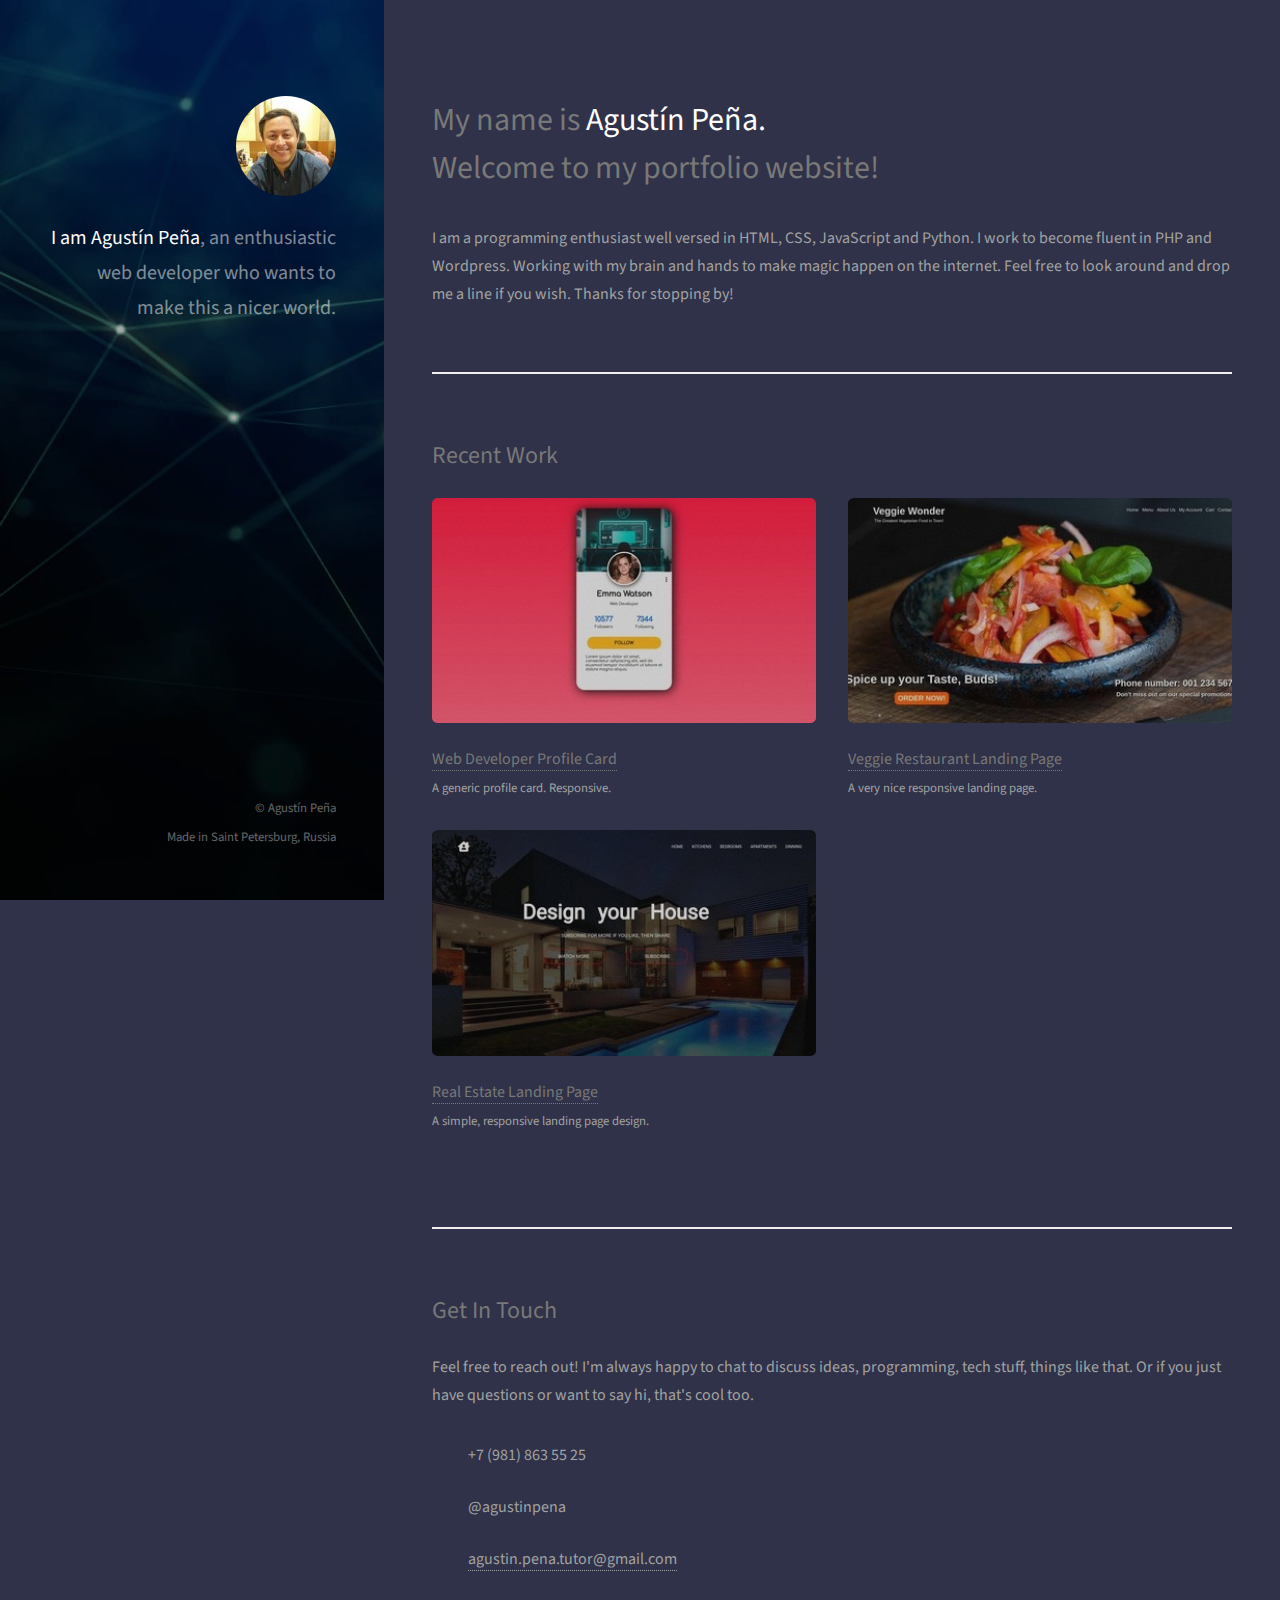
==== commit 72da8290: "Update index.html" ====
--- a/index.html
+++ b/index.html
@@ -26,7 +26,9 @@
 		<!-- One -->
 		<section id="one">
 			<header class="major">
-				<h2>My name is Agustín Peña.<br>
+				<h2>My name is 
+					<span style="color: white;">Agustín Peña.</span>
+					<br>
 				Welcome to my portfolio website!</h2>
 			</header>
 			<p>I am a programming enthusiast well versed in HTML, CSS, JavaScript and Python. I work to become fluent in
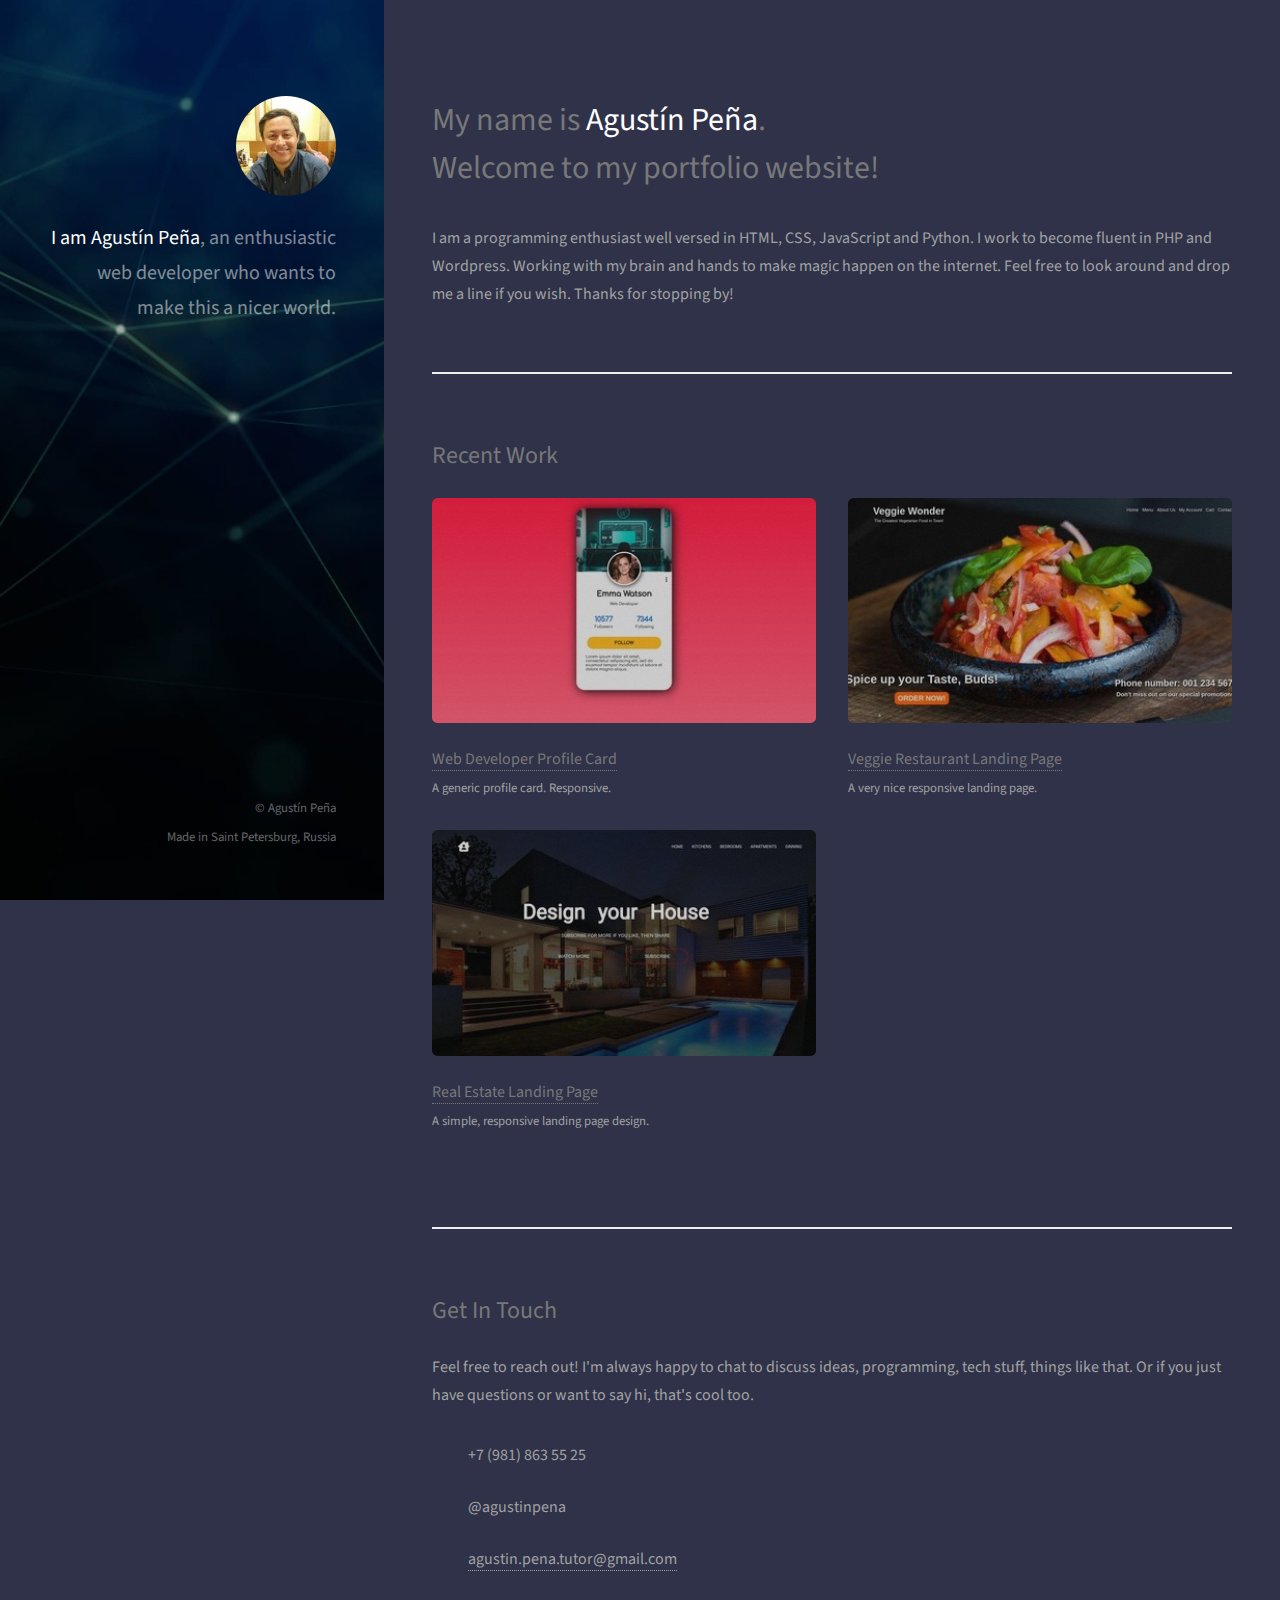
==== commit ba8ebcb3: "Update index.html" ====
--- a/index.html
+++ b/index.html
@@ -27,7 +27,7 @@
 		<section id="one">
 			<header class="major">
 				<h2>My name is 
-					<span style="color: white;">Agustín Peña.</span>
+					<span style="color: white;">Agustín Peña</span>.
 					<br>
 				Welcome to my portfolio website!</h2>
 			</header>
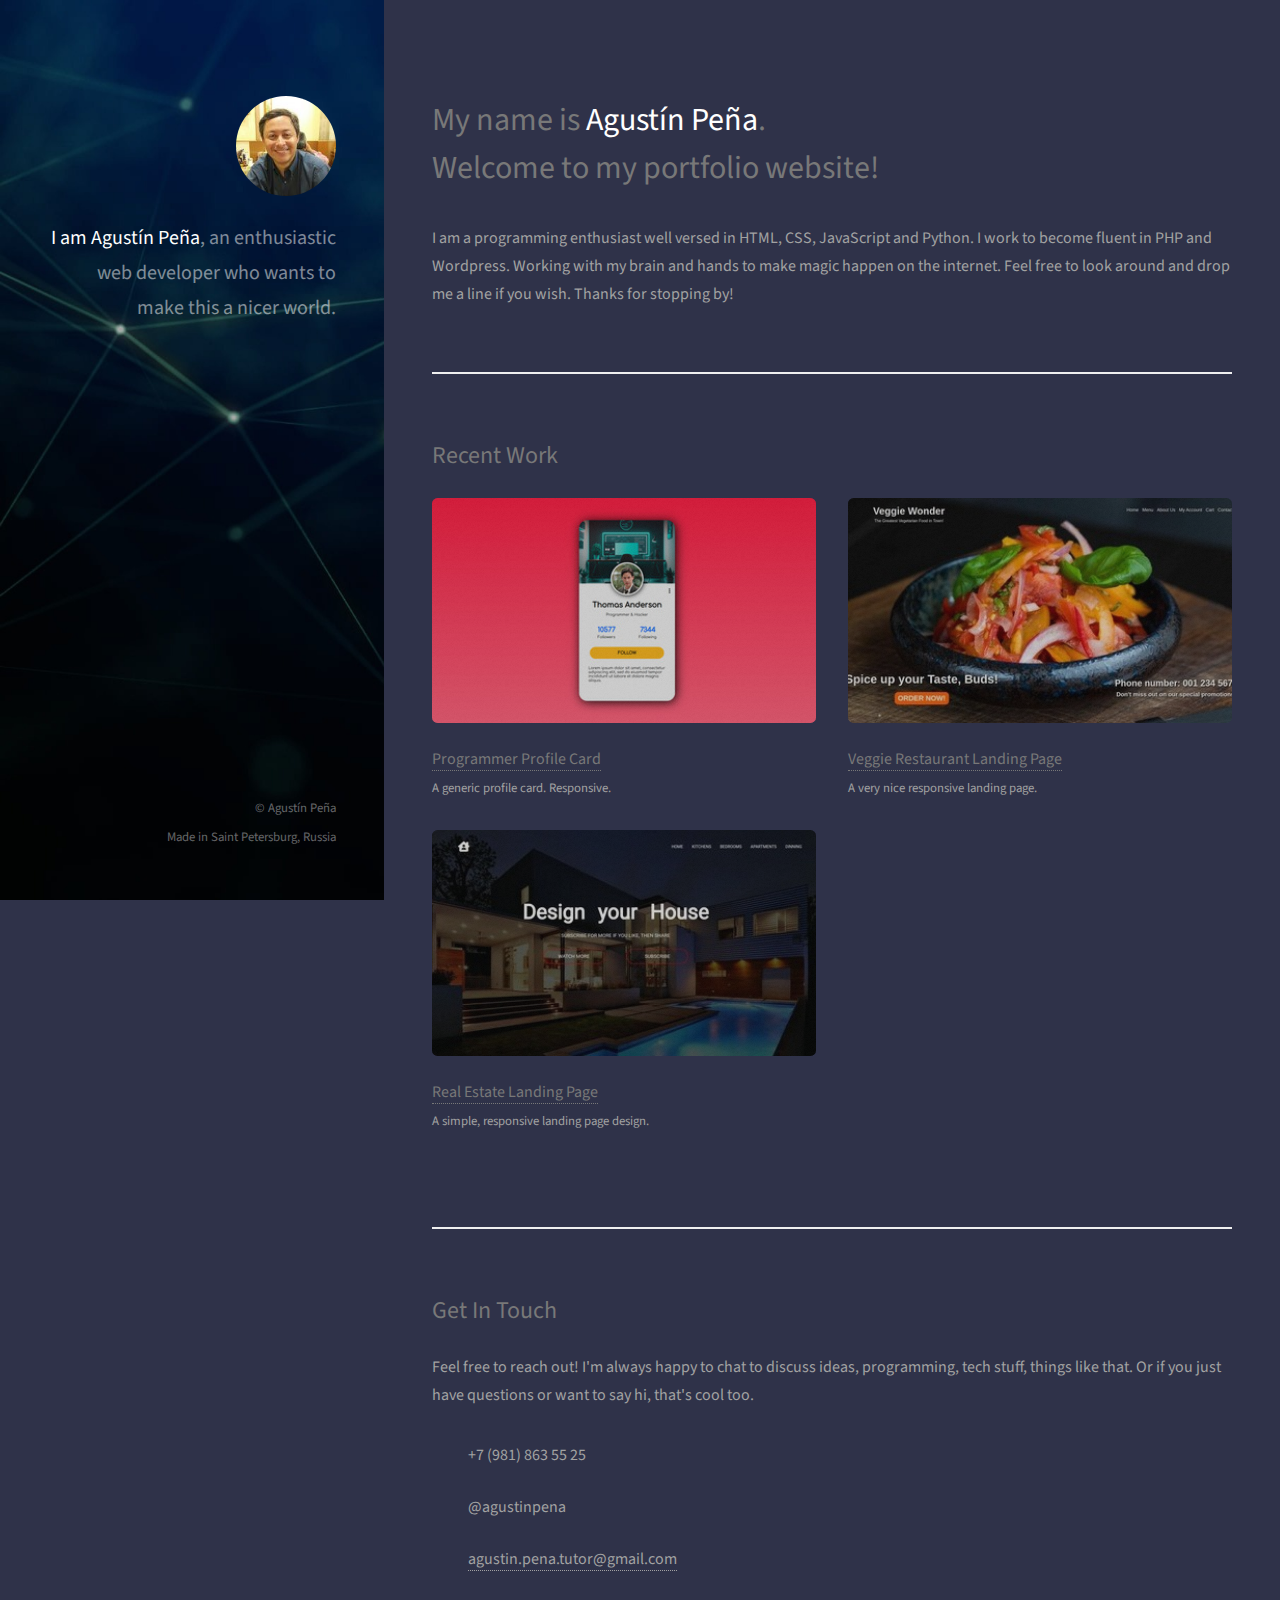
==== commit 68b5c6b1: "Update index.html" ====
--- a/index.html
+++ b/index.html
@@ -16,7 +16,7 @@
 		<div class="inner">
 			<a href="#" class="image avatar"><img src="images/avatar.jpg" alt="" /></a>
 			<h1><strong>I am Agustín Peña</strong>, an enthusiastic<br />
-				web developer who wants to make this <br> a nicer world.</h1>
+				web developer who wants to make this a nicer world.</h1>
 		</div>
 	</header>
 
@@ -46,7 +46,7 @@
 							alt="Profile Card" /></a>
 					<h3>
 						<a href="./works/03/index.html">
-							Web Developer Profile Card
+							Programmer Profile Card
 						</a>
 					</h3>
 					<p>A generic profile card. Responsive.</p>
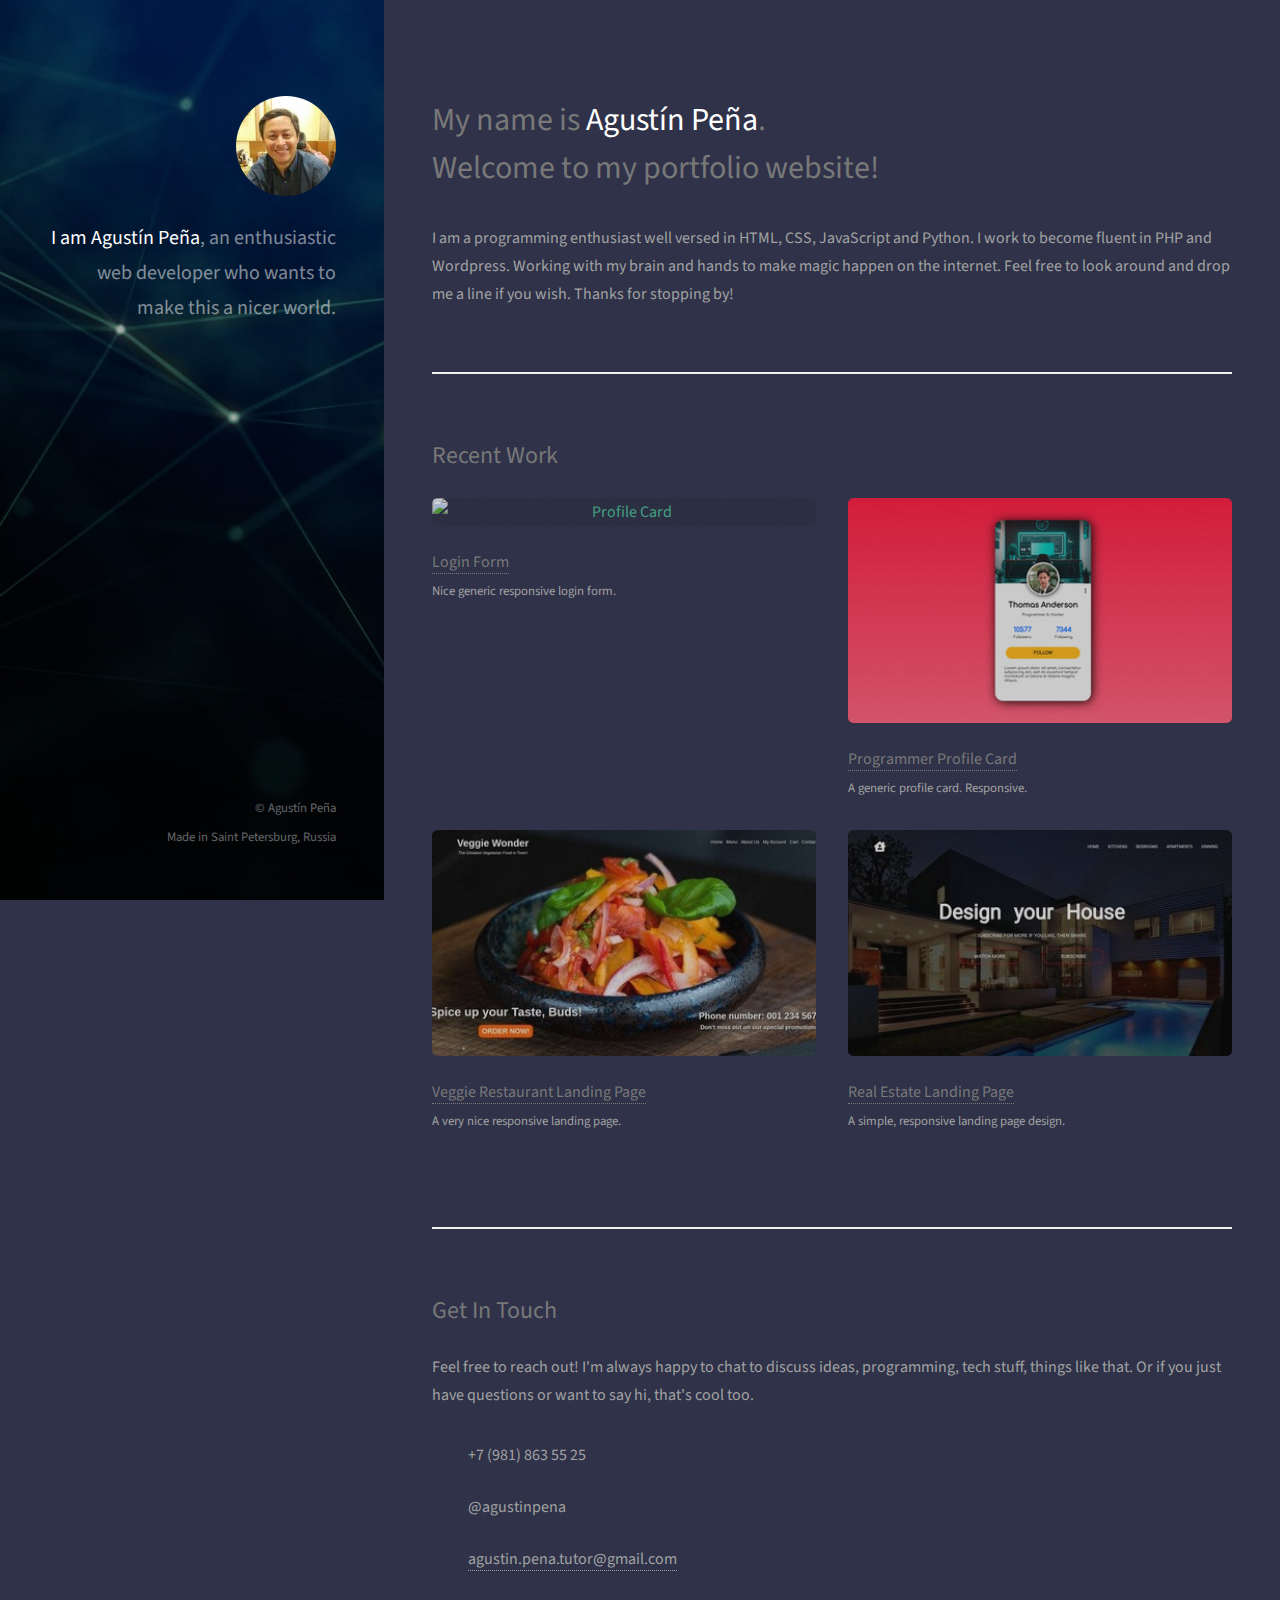
==== commit a1fda053: "Update index.html" ====
--- a/index.html
+++ b/index.html
@@ -7,6 +7,7 @@
 	<meta charset="utf-8" />
 	<meta name="viewport" content="width=device-width, initial-scale=1, user-scalable=no" />
 	<link rel="stylesheet" href="assets/css/main.css" />
+	<link rel="icon" type="image/x-icon" href="/images/my_logo.png">
 </head>
 
 <body class="is-preload">
@@ -42,6 +43,17 @@
 			<h2>Recent Work</h2>
 			<div class="row">
 				<article class="col-6 col-12-xsmall work-item">
+					<a href="images/fulls/04.jpg" class="image fit thumb"><img src="images/thumbs/04.jpg"
+							alt="Profile Card" /></a>
+					<h3>
+						<a href="./works/04/index.html">
+							Login Form
+						</a>
+					</h3>
+					<p>Nice generic responsive login form.</p>
+				</article>
+				
+				<article class="col-6 col-12-xsmall work-item">
 					<a href="images/fulls/03.jpg" class="image fit thumb"><img src="images/thumbs/03.jpg"
 							alt="Profile Card" /></a>
 					<h3>
@@ -73,12 +85,6 @@
 					</h3>
 					<p>A simple, responsive landing page design.</p>
 				</article>
-
-				<!-- <article class="col-6 col-12-xsmall work-item">
-					<a href="images/fulls/02.jpg" class="image fit thumb"><img src="images/thumbs/02.jpg" alt="" /></a>
-					<h3>Ultricies lacinia interdum</h3>
-					<p>Lorem ipsum dolor sit amet nisl sed nullam feugiat.</p>
-				</article> -->
 
 			</div>
 
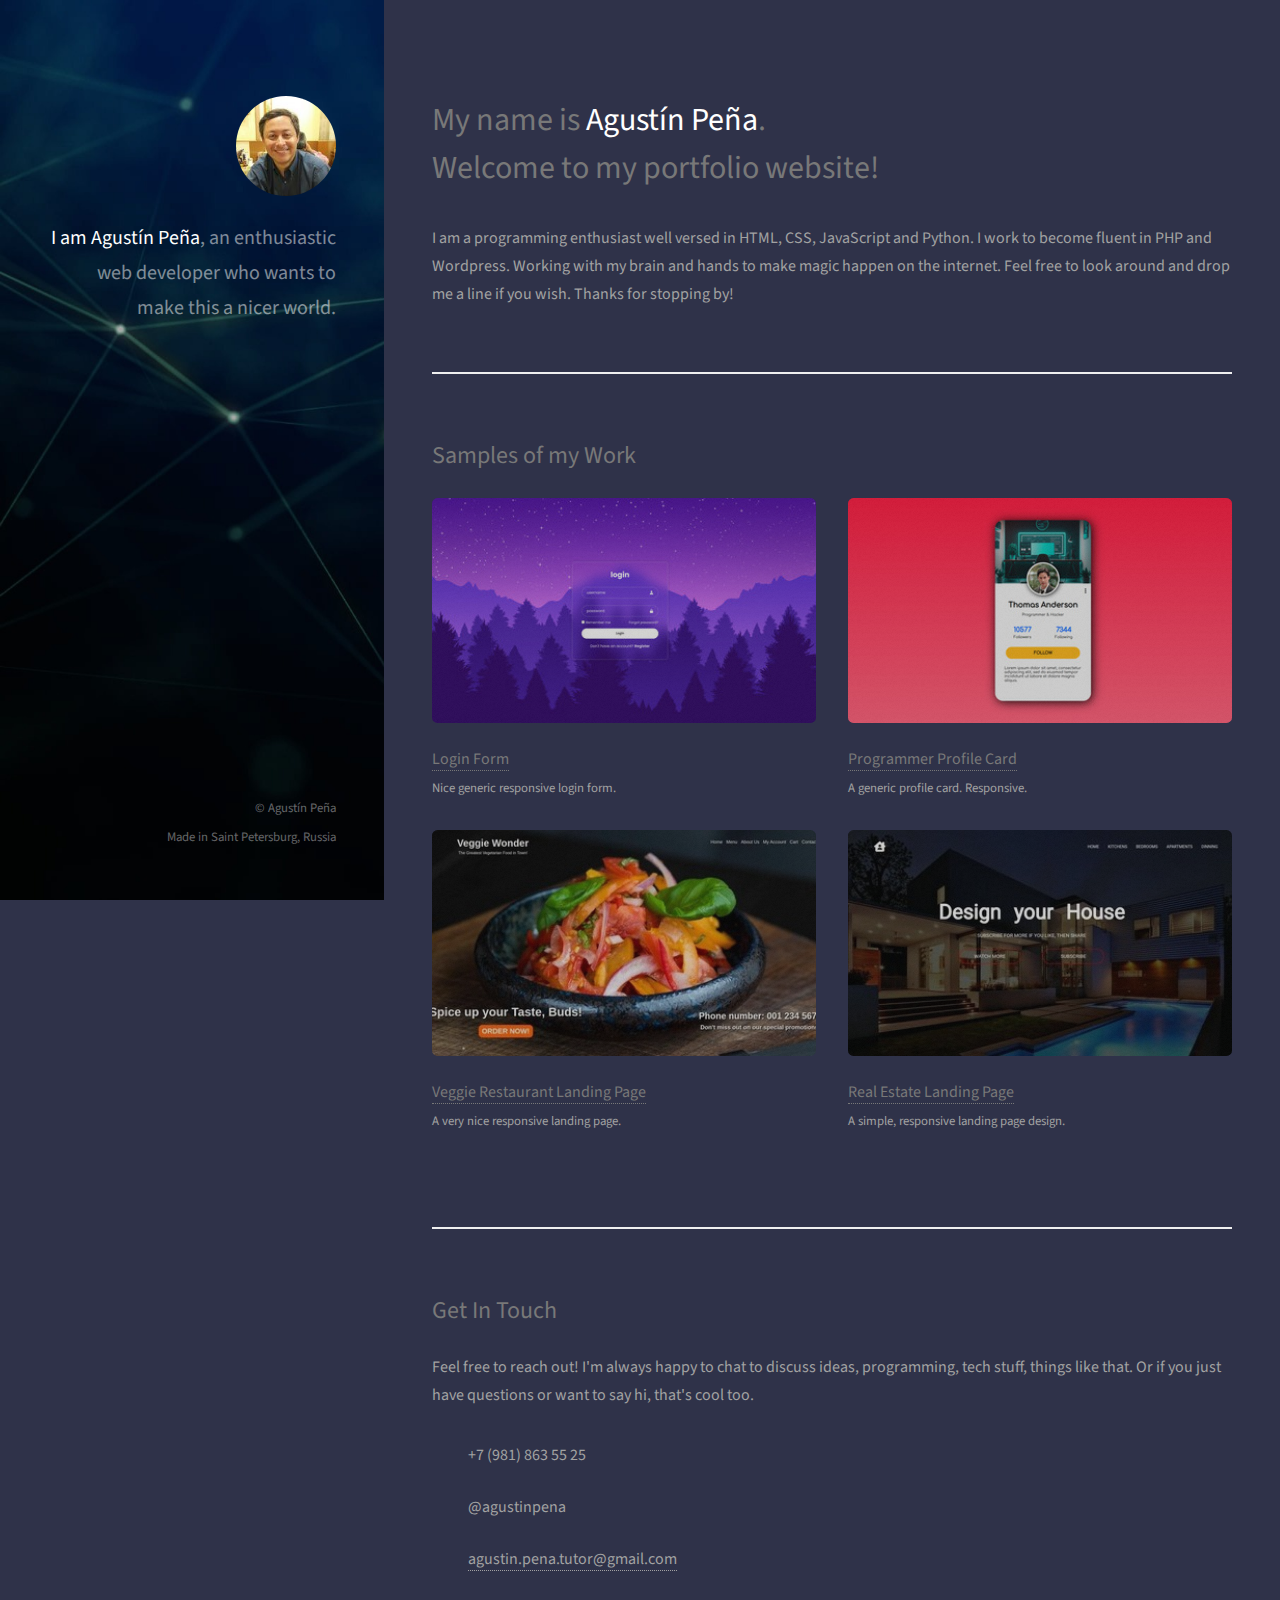
==== commit e481fdce: "Update index.html" ====
--- a/index.html
+++ b/index.html
@@ -40,7 +40,7 @@
 
 		<!-- Two -->
 		<section id="two">
-			<h2>Recent Work</h2>
+			<h2>Samples of my Work</h2>
 			<div class="row">
 				<article class="col-6 col-12-xsmall work-item">
 					<a href="images/fulls/04.jpg" class="image fit thumb"><img src="images/thumbs/04.jpg"
